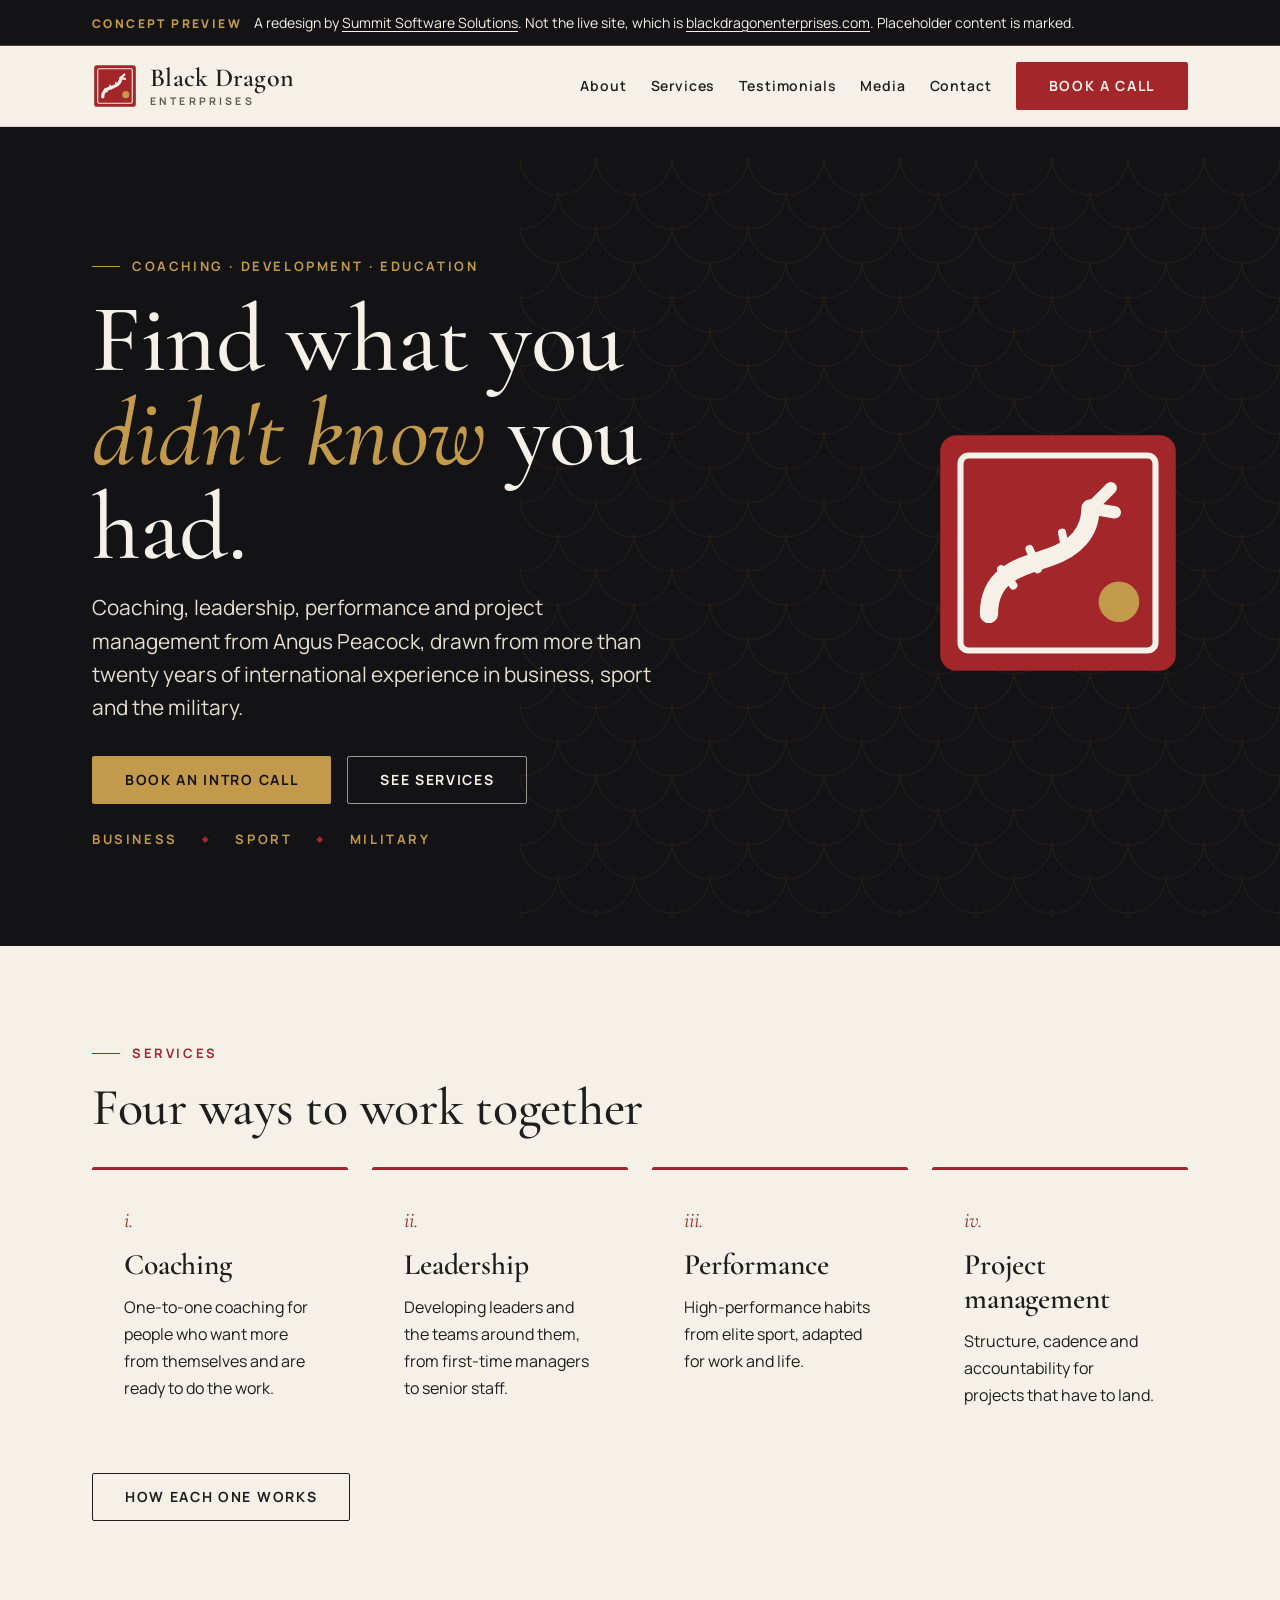
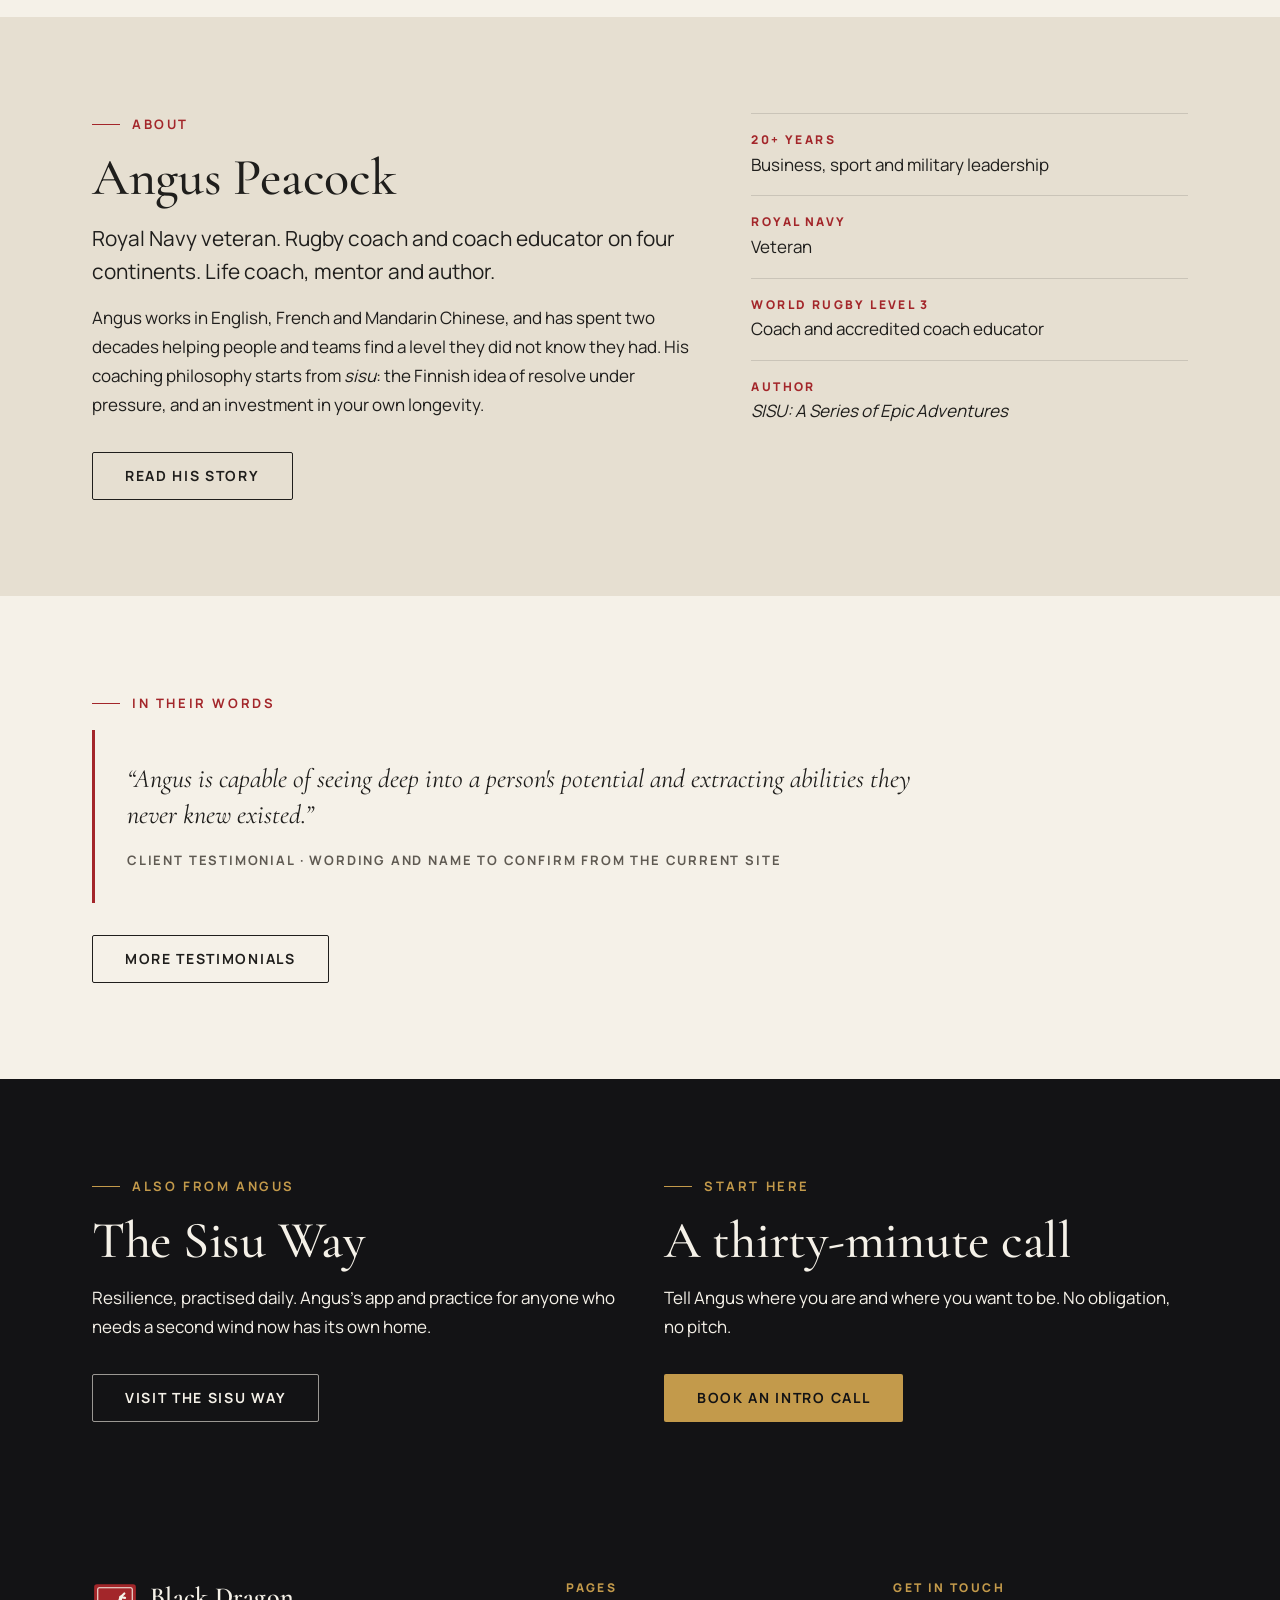
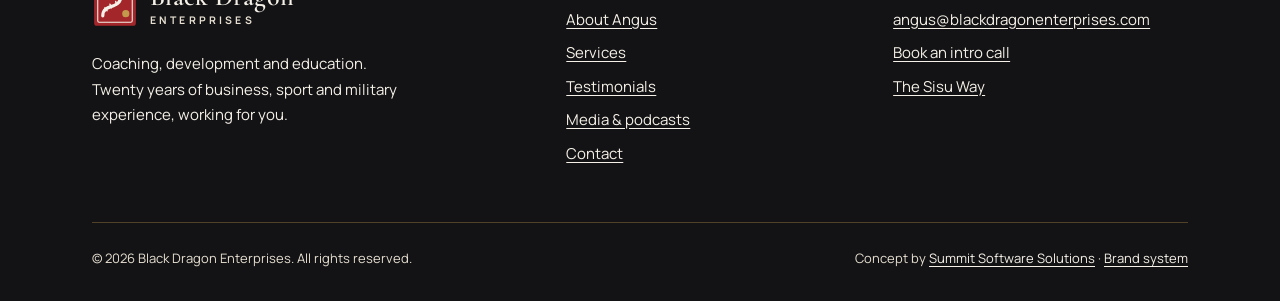
==== index.html @ 9c9d72da "Concept site and brand system for Black Dragon Enterprises Static multi-page concept in the pattern " ====
<!DOCTYPE html>
<html lang="en">
<head>
<meta charset="utf-8">
<meta name="viewport" content="width=device-width, initial-scale=1">
<title>Black Dragon Enterprises - coaching, leadership and performance with Angus Peacock</title>
<meta name="description" content="Coaching, leadership, performance and project management from Angus Peacock, drawing on more than twenty years of international experience in business, sport and the military.">
<link rel="canonical" href="https://ryankolean.github.io/blackdragonenterprises/">
<meta name="robots" content="noindex, nofollow">
<meta property="og:type" content="website">
<meta property="og:site_name" content="Black Dragon Enterprises">
<meta property="og:title" content="Black Dragon Enterprises - coaching, leadership and performance with Angus Peacock">
<meta property="og:description" content="Coaching, leadership, performance and project management from Angus Peacock, drawing on more than twenty years of international experience in business, sport and the military.">
<meta property="og:url" content="https://ryankolean.github.io/blackdragonenterprises/">
<meta name="theme-color" content="#131315">
<link rel="icon" href="favicon.svg" type="image/svg+xml">
<link rel="preconnect" href="https://fonts.googleapis.com">
<link rel="preconnect" href="https://fonts.gstatic.com" crossorigin>
<link href="https://fonts.googleapis.com/css2?family=Cormorant+Garamond:ital,wght@0,500;0,600;1,500&family=Manrope:wght@400;600;700;800&display=swap" rel="stylesheet">
<link rel="stylesheet" href="assets/css/style.css">
</head>
<body>
<a class="skip-link" href="#main">Skip to content</a>

<div class="concept-bar" role="note" aria-label="Concept preview notice">
  <div class="container">
    <p><strong>Concept preview</strong>A redesign by <a href="https://summitsoftwaresolutions.dev/">Summit Software Solutions</a>. Not the live site, which is <a href="https://www.blackdragonenterprises.com/">blackdragonenterprises.com</a>. Placeholder content is marked.</p>
  </div>
</div>

<header class="site-header">
  <div class="container site-header__inner">
    <a class="wordmark" href="index.html" aria-label="Black Dragon Enterprises, home"><svg viewBox="0 0 64 64" aria-hidden="true" focusable="false"><rect x="3" y="3" width="58" height="58" rx="4" fill="#A3262A"/><rect x="8" y="8" width="48" height="48" rx="2" fill="none" stroke="#F5F1E8" stroke-width="1.5"/><path d="M15 47 C15 36 25 35 30 33 C36 31 40 27 40 21" fill="none" stroke="#F5F1E8" stroke-width="4.5" stroke-linecap="round"/><path d="M40 21 L45 16 M40 21 L46 22" fill="none" stroke="#F5F1E8" stroke-width="3" stroke-linecap="round"/><path d="M21 40 l-3 -4 M27 36 l-2 -5 M34 32 l-1 -5" fill="none" stroke="#F5F1E8" stroke-width="2" stroke-linecap="round"/><circle cx="47" cy="44" r="5" fill="#C39A4B"/></svg><span class="wordmark__text"><span class="wordmark__name">Black Dragon</span><span class="wordmark__sub">Enterprises</span></span></a>
    <nav class="site-nav" aria-label="Main">
      <ul>
        <li><a href="about.html">About</a></li>
        <li><a href="services.html">Services</a></li>
        <li><a href="testimonials.html">Testimonials</a></li>
        <li><a href="media.html">Media</a></li>
        <li><a href="contact.html">Contact</a></li>
        <li><a class="btn btn--primary" href="contact.html#book">Book a call</a></li>
      </ul>
    </nav>
  </div>
</header>

<main id="main">
<section class="hero dark">
  <div class="container hero__grid">
    <div>
      <span class="label">Coaching &middot; Development &middot; Education</span>
      <h1 class="display">Find what you <em>didn't know</em> you had.</h1>
      <p class="lede">Coaching, leadership, performance and project management from Angus Peacock, drawn from more than twenty years of international experience in business, sport and the military.</p>
      <div class="btnrow">
        <a class="btn btn--primary" href="contact.html#book">Book an intro call</a>
        <a class="btn btn--secondary" href="services.html">See services</a>
      </div>
      <ul class="pillars" aria-label="Where the experience comes from"><li>Business</li><li>Sport</li><li>Military</li></ul>
    </div>
    <img class="hero__seal" src="assets/img/seal.svg" alt="" width="260" height="260">
  </div>
</section>

<section>
  <div class="container">
    <span class="label">Services</span>
    <h2>Four ways to work together</h2>
    <div class="grid grid--4" style="margin-top:var(--s-6)">
      <article class="service"><span class="service__num">i.</span><h3>Coaching</h3><p>One-to-one coaching for people who want more from themselves and are ready to do the work.</p></article>
      <article class="service"><span class="service__num">ii.</span><h3>Leadership</h3><p>Developing leaders and the teams around them, from first-time managers to senior staff.</p></article>
      <article class="service"><span class="service__num">iii.</span><h3>Performance</h3><p>High-performance habits from elite sport, adapted for work and life.</p></article>
      <article class="service"><span class="service__num">iv.</span><h3>Project management</h3><p>Structure, cadence and accountability for projects that have to land.</p></article>
    </div>
    <div class="btnrow"><a class="btn btn--secondary" href="services.html">How each one works</a></div>
  </div>
</section>

<section class="tint">
  <div class="container split split--wide">
    <div>
      <span class="label">About</span>
      <h2>Angus Peacock</h2>
      <p class="lede">Royal Navy veteran. Rugby coach and coach educator on four continents. Life coach, mentor and author.</p>
      <p>Angus works in English, French and Mandarin Chinese, and has spent two decades helping people and teams find a level they did not know they had. His coaching philosophy starts from <em>sisu</em>: the Finnish idea of resolve under pressure, and an investment in your own longevity.</p>
      <div class="btnrow"><a class="btn btn--secondary" href="about.html">Read his story</a></div>
    </div>
    <ul class="facts">
      <li><b>20+ years</b>Business, sport and military leadership</li>
      <li><b>Royal Navy</b>Veteran</li>
      <li><b>World Rugby Level 3</b>Coach and accredited coach educator</li>
      <li><b>Author</b><em>SISU: A Series of Epic Adventures</em></li>
    </ul>
  </div>
</section>

<section>
  <div class="container">
    <span class="label">In their words</span>
    <figure class="quote" style="max-width:900px">
      <p>&ldquo;Angus is capable of seeing deep into a person's potential and extracting abilities they never knew existed.&rdquo;</p>
      <footer>Client testimonial &middot; wording and name to confirm from the current site</footer>
    </figure>
    <div class="btnrow"><a class="btn btn--secondary" href="testimonials.html">More testimonials</a></div>
  </div>
</section>

<section class="dark">
  <div class="container split">
    <div>
      <span class="label">Also from Angus</span>
      <h2>The Sisu Way</h2>
      <p>Resilience, practised daily. Angus's app and practice for anyone who needs a second wind now has its own home.</p>
      <div class="btnrow"><a class="btn btn--secondary" href="https://ryankolean.github.io/thesisuway/">Visit The Sisu Way</a></div>
    </div>
    <div>
      <span class="label">Start here</span>
      <h2>A thirty-minute call</h2>
      <p>Tell Angus where you are and where you want to be. No obligation, no pitch.</p>
      <div class="btnrow"><a class="btn btn--primary" href="contact.html#book">Book an intro call</a></div>
    </div>
  </div>
</section>
</main>

<footer class="site-footer">
  <div class="container">
    <div class="site-footer__grid">
      <div>
        <a class="wordmark" href="index.html" aria-label="Black Dragon Enterprises, home"><svg viewBox="0 0 64 64" aria-hidden="true" focusable="false"><rect x="3" y="3" width="58" height="58" rx="4" fill="#A3262A"/><rect x="8" y="8" width="48" height="48" rx="2" fill="none" stroke="#F5F1E8" stroke-width="1.5"/><path d="M15 47 C15 36 25 35 30 33 C36 31 40 27 40 21" fill="none" stroke="#F5F1E8" stroke-width="4.5" stroke-linecap="round"/><path d="M40 21 L45 16 M40 21 L46 22" fill="none" stroke="#F5F1E8" stroke-width="3" stroke-linecap="round"/><path d="M21 40 l-3 -4 M27 36 l-2 -5 M34 32 l-1 -5" fill="none" stroke="#F5F1E8" stroke-width="2" stroke-linecap="round"/><circle cx="47" cy="44" r="5" fill="#C39A4B"/></svg><span class="wordmark__text"><span class="wordmark__name">Black Dragon</span><span class="wordmark__sub">Enterprises</span></span></a>
        <p style="margin-top:var(--s-4);max-width:36ch">Coaching, development and education. Twenty years of business, sport and military experience, working for you.</p>
      </div>
      <div>
        <h2>Pages</h2>
        <ul>
          <li><a href="about.html">About Angus</a></li>
          <li><a href="services.html">Services</a></li>
          <li><a href="testimonials.html">Testimonials</a></li>
          <li><a href="media.html">Media &amp; podcasts</a></li>
          <li><a href="contact.html">Contact</a></li>
        </ul>
      </div>
      <div>
        <h2>Get in touch</h2>
        <ul>
          <li><a href="mailto:angus@blackdragonenterprises.com">angus@blackdragonenterprises.com</a></li>
          <li><a href="contact.html#book">Book an intro call</a></li>
          <li><a href="https://ryankolean.github.io/thesisuway/">The Sisu Way</a></li>
        </ul>
      </div>
    </div>
    <div class="site-footer__base">
      <span>&copy; 2026 Black Dragon Enterprises. All rights reserved.</span>
      <span>Concept by <a href="https://summitsoftwaresolutions.dev/">Summit Software Solutions</a> &middot; <a href="specimen.html">Brand system</a></span>
    </div>
  </div>
</footer>
</body>
</html>
---- assets/css/style.css ----
/* Black Dragon Enterprises - concept site by Summit Software Solutions.
   Tokens and every contrast ratio are documented in design-catalog/brand-guidelines.md.
   Rule of thumb: cinnabar is the seal. It signs the page once; brass only ever appears on obsidian. */

:root{
  /* Core */
  --ivory:#F5F1E8;          /* page field */
  --stone:#E6DFD1;          /* tint sections, cards on ivory */
  --ink:#1F1E1C;            /* body text and headings on light */
  --obsidian:#131315;       /* dark sections, header on dark, footer, concept bar */
  --cinnabar:#A3262A;       /* the seal: brand color, primary buttons on light, links */
  --cinnabar-deep:#7A1A1D;  /* hover and pressed for cinnabar */
  --brass:#C39A4B;          /* accent on obsidian ONLY: rules, labels, primary buttons on dark */
  --ash:#5F5A52;            /* secondary text on ivory and stone only */

  --font-display:"Cormorant Garamond",Garamond,"Times New Roman",serif;
  --font-ui:"Manrope",system-ui,-apple-system,"Segoe UI",sans-serif;

  --s-1:4px;--s-2:8px;--s-3:12px;--s-4:16px;--s-5:24px;
  --s-6:32px;--s-7:48px;--s-8:64px;--s-9:96px;--s-10:128px;

  --radius:2px;
  --hair:1px solid color-mix(in srgb, var(--ink) 14%, transparent);
  --hair-dark:1px solid color-mix(in srgb, var(--brass) 35%, transparent);
  --container:1160px;
}

*{box-sizing:border-box}
html{-webkit-text-size-adjust:100%;scroll-behavior:smooth}
@media (prefers-reduced-motion:reduce){html{scroll-behavior:auto}*{transition:none!important;animation:none!important}}
body{margin:0;background:var(--ivory);color:var(--ink);font-family:var(--font-ui);font-size:17px;line-height:1.7}
img,svg{max-width:100%;height:auto;display:block}
.container{max-width:var(--container);margin:0 auto;padding:0 var(--s-6)}
.skip-link{position:absolute;left:-9999px;top:0;background:var(--cinnabar);color:var(--ivory);padding:var(--s-2) var(--s-4);z-index:10}
.skip-link:focus{left:var(--s-4);top:var(--s-4)}

/* ---- type ------------------------------------------------------------- */
h1,h2,h3,.display{font-family:var(--font-display);font-weight:600;line-height:1.05;margin:0 0 var(--s-4);letter-spacing:-.005em}
.display{font-size:clamp(3rem,8vw,6rem);font-weight:500;line-height:.98}
.display em{font-style:italic;color:var(--brass)}
h1{font-size:clamp(2.6rem,6vw,4.5rem);font-weight:500}
h2{font-size:clamp(2rem,4.2vw,3.25rem);font-weight:500}
h3{font-size:clamp(1.45rem,2.6vw,1.85rem);line-height:1.15}
p{margin:0 0 var(--s-4);max-width:64ch}
.lede{font-size:clamp(1.05rem,2vw,1.3rem);line-height:1.6}
.label{display:flex;align-items:center;gap:var(--s-3);font-family:var(--font-ui);font-size:13px;font-weight:700;
  letter-spacing:.2em;text-transform:uppercase;color:var(--cinnabar);margin:0 0 var(--s-4)}
.label::before{content:"";width:28px;height:1px;background:currentColor}
.mute{color:var(--ash)}
a{color:var(--cinnabar);text-underline-offset:3px}
a:hover{color:var(--cinnabar-deep)}
:focus-visible{outline:2px solid var(--cinnabar);outline-offset:3px}
.dark :focus-visible,.concept-bar :focus-visible,.site-footer :focus-visible{outline-color:var(--brass)}

/* ---- concept banner ----------------------------------------------------- */
.concept-bar{background:var(--obsidian);color:var(--ivory);font-size:14px;line-height:1.5;padding:var(--s-3) 0;
  border-bottom:var(--hair-dark)}
.concept-bar p{margin:0;max-width:none}
.concept-bar strong{color:var(--brass);font-weight:800;font-size:12px;letter-spacing:.2em;text-transform:uppercase;margin-right:var(--s-3)}
.concept-bar a{color:var(--ivory)}
.concept-bar a:hover{color:var(--brass)}

/* ---- header ------------------------------------------------------------- */
.site-header{background:var(--ivory);border-bottom:var(--hair)}
.site-header__inner{display:flex;align-items:center;justify-content:space-between;gap:var(--s-3) var(--s-6);
  padding-top:var(--s-4);padding-bottom:var(--s-4);flex-wrap:wrap}
.wordmark{display:inline-flex;align-items:center;gap:var(--s-3);text-decoration:none;color:var(--ink)}
.wordmark:hover{color:var(--ink)}
.wordmark svg{width:46px;height:46px;flex:none}
.wordmark__text{display:flex;flex-direction:column;line-height:1}
.wordmark__name{font-family:var(--font-display);font-weight:600;font-size:26px;letter-spacing:.01em;white-space:nowrap}
.wordmark__sub{font-size:10.5px;font-weight:700;letter-spacing:.3em;text-transform:uppercase;color:var(--ash);margin-top:5px}
.site-nav ul{display:flex;flex-wrap:wrap;align-items:center;gap:0 var(--s-5);list-style:none;margin:0;padding:0}
.site-nav a:not(.btn){font-size:14px;font-weight:600;letter-spacing:.06em;text-decoration:none;color:var(--ink);
  display:inline-block;padding:var(--s-3) 0}
.site-nav a:not(.btn):hover{color:var(--cinnabar)}
.site-nav a[aria-current="page"]{color:var(--cinnabar);box-shadow:inset 0 -2px 0 var(--cinnabar)}

/* ---- buttons ------------------------------------------------------------ */
.btn{display:inline-flex;align-items:center;justify-content:center;gap:var(--s-2);font-family:var(--font-ui);
  font-size:14px;font-weight:700;letter-spacing:.12em;text-transform:uppercase;padding:var(--s-3) var(--s-6);
  border-radius:var(--radius);text-decoration:none;border:1px solid transparent;cursor:pointer;min-height:48px;line-height:1.2;
  transition:background-color 150ms ease-out,color 150ms ease-out,border-color 150ms ease-out}
/* ivory on cinnabar = 6.50:1 */
.btn--primary{background:var(--cinnabar);color:var(--ivory)}
.btn--primary:hover{background:var(--cinnabar-deep);color:var(--ivory)}
.btn--secondary{background:transparent;color:var(--ink);border-color:var(--ink)}
.btn--secondary:hover{background:var(--ink);color:var(--ivory)}
/* on obsidian: obsidian on brass = 7.11:1 */
.dark .btn--primary{background:var(--brass);color:var(--obsidian)}
.dark .btn--primary:hover{background:#D6AE5F;color:var(--obsidian)}
.dark .btn--secondary{color:var(--ivory);border-color:color-mix(in srgb, var(--ivory) 60%, transparent)}
.dark .btn--secondary:hover{background:var(--ivory);color:var(--obsidian)}
.btnrow{display:flex;flex-wrap:wrap;gap:var(--s-4);align-items:center;margin-top:var(--s-6)}

/* ---- sections ----------------------------------------------------------- */
section{padding:var(--s-9) 0}
.tint{background:var(--stone)}
.dark{background:var(--obsidian);color:var(--ivory)}
.dark .label{color:var(--brass)}
.dark a:not(.btn){color:var(--ivory)}
.dark a:not(.btn):hover{color:var(--brass)}
.dark .mute{color:var(--stone)}

/* brass rule with a seal-square at its centre */
.rule{display:flex;align-items:center;gap:var(--s-4);margin:var(--s-7) 0;color:var(--brass)}
.rule::before,.rule::after{content:"";flex:1;height:1px;background:currentColor;opacity:.6}
.rule span{width:10px;height:10px;background:var(--cinnabar);transform:rotate(45deg)}
.light-rule{color:color-mix(in srgb, var(--ink) 35%, transparent)}

/* ---- hero --------------------------------------------------------------- */
.hero{padding:var(--s-10) 0 var(--s-9);position:relative;overflow:hidden;isolation:isolate}
.hero::before{content:"";position:absolute;inset:0;z-index:-1;pointer-events:none;opacity:.07;
  background:url("../img/scales.svg") right center/760px auto no-repeat}
.hero__grid{display:grid;gap:var(--s-7);grid-template-columns:1fr;align-items:center}
@media (min-width:900px){.hero__grid{grid-template-columns:1.5fr 1fr}}
.hero .lede{color:var(--stone);max-width:44ch}
.hero__seal{justify-self:center;width:min(260px,60vw)}
@media (min-width:900px){.hero__seal{justify-self:end}}

.pillars{display:flex;flex-wrap:wrap;gap:var(--s-2) var(--s-5);margin:var(--s-5) 0 0;padding:0;list-style:none;
  font-size:13px;font-weight:700;letter-spacing:.2em;text-transform:uppercase;color:var(--brass)}
.pillars li+li::before{content:"\25C6";margin-right:var(--s-5);color:var(--cinnabar);font-size:9px;vertical-align:2px}

/* ---- layout helpers ----------------------------------------------------- */
.split{display:grid;gap:var(--s-7);grid-template-columns:1fr;align-items:start}
@media (min-width:900px){.split{grid-template-columns:1fr 1fr}.split--wide{grid-template-columns:1.4fr 1fr}}
.grid{display:grid;gap:var(--s-5);grid-template-columns:1fr}
@media (min-width:720px){.grid--2{grid-template-columns:repeat(2,1fr)}}
@media (min-width:960px){.grid--4{grid-template-columns:repeat(4,1fr)}.grid--3{grid-template-columns:repeat(3,1fr)}}
@media (min-width:720px) and (max-width:959px){.grid--4,.grid--3{grid-template-columns:repeat(2,1fr)}}

/* ---- service cards ------------------------------------------------------ */
.service{background:var(--ivory);border-top:3px solid var(--cinnabar);padding:var(--s-6);border-radius:var(--radius)}
.tint .service{background:var(--ivory)}
.service__num{font-family:var(--font-display);font-style:italic;font-size:22px;color:var(--cinnabar);display:block;margin-bottom:var(--s-2)}
.service h3{margin-bottom:var(--s-3)}
.service p{font-size:16px;margin:0}
.service ul{margin:var(--s-4) 0 0;padding-left:var(--s-5);font-size:15px}

/* ---- testimonials ------------------------------------------------------- */
.quote{margin:0;padding:var(--s-6);background:var(--ivory);border-left:3px solid var(--cinnabar)}
.tint .quote{background:var(--ivory)}
.quote p{font-family:var(--font-display);font-size:clamp(1.3rem,2.4vw,1.65rem);line-height:1.35;font-style:italic;max-width:none}
.quote footer{font-size:13px;font-weight:700;letter-spacing:.14em;text-transform:uppercase;color:var(--ash)}
.dark .quote{background:transparent;border-left-color:var(--brass)}
.dark .quote footer{color:var(--stone)}

/* ---- timeline (history) ------------------------------------------------- */
.timeline{list-style:none;margin:0;padding:0;border-left:1px solid var(--cinnabar)}
.timeline li{position:relative;padding:0 0 var(--s-6) var(--s-6)}
.timeline li::before{content:"";position:absolute;left:-6px;top:10px;width:11px;height:11px;background:var(--cinnabar);transform:rotate(45deg)}
.timeline b{display:block;font-family:var(--font-display);font-size:24px;font-weight:600;line-height:1.2}

/* ---- facts -------------------------------------------------------------- */
.facts{list-style:none;margin:0;padding:0;display:grid;gap:0}
.facts li{border-top:var(--hair);padding:var(--s-4) 0}
.facts b{display:block;font-size:12px;font-weight:800;letter-spacing:.2em;text-transform:uppercase;color:var(--cinnabar)}
.dark .facts li{border-top:var(--hair-dark)}
.dark .facts b{color:var(--brass)}

/* ---- media list --------------------------------------------------------- */
.media{list-style:none;margin:0;padding:0}
.media li{display:grid;grid-template-columns:1fr;gap:var(--s-2) var(--s-5);border-top:var(--hair);padding:var(--s-5) 0}
@media (min-width:720px){.media li{grid-template-columns:180px 1fr auto;align-items:baseline}}
.media .kind{font-size:12px;font-weight:800;letter-spacing:.2em;text-transform:uppercase;color:var(--ash)}
.media h3{font-size:24px;margin:0}

/* ---- forms -------------------------------------------------------------- */
.form{display:grid;gap:var(--s-5);max-width:560px}
.field label{display:block;font-size:12px;font-weight:800;letter-spacing:.18em;text-transform:uppercase;margin-bottom:var(--s-2)}
.field input,.field select,.field textarea{width:100%;font:inherit;font-size:17px;color:var(--ink);background:var(--ivory);
  border:1px solid color-mix(in srgb, var(--ink) 30%, transparent);border-radius:var(--radius);padding:var(--s-3) var(--s-4);min-height:48px}
.field textarea{min-height:140px;resize:vertical}
.field input:focus,.field select:focus,.field textarea:focus{outline:2px solid var(--cinnabar);outline-offset:1px;border-color:var(--cinnabar)}
.field .hint{font-size:14px;color:var(--ash);margin-top:var(--s-1)}

/* ---- placeholder marker ------------------------------------------------- */
.placeholder{border:1px dashed var(--cinnabar);border-radius:var(--radius);padding:var(--s-4) var(--s-5);
  font-size:15px;color:var(--cinnabar-deep);background:color-mix(in srgb, var(--cinnabar) 5%, var(--ivory));max-width:64ch}
.placeholder b{font-size:12px;letter-spacing:.2em;text-transform:uppercase;margin-right:var(--s-2)}
.dark .placeholder{color:var(--brass);border-color:var(--brass);background:transparent}

/* ---- booking embed stand-in -------------------------------------------- */
.embed{border:1px dashed color-mix(in srgb, var(--ink) 35%, transparent);border-radius:var(--radius);min-height:260px;
  display:grid;place-items:center;text-align:center;padding:var(--s-6);background:var(--ivory)}

/* ---- footer ------------------------------------------------------------- */
.site-footer{background:var(--obsidian);color:var(--ivory);padding:var(--s-8) 0 var(--s-6);font-size:15px}
.site-footer__grid{display:grid;gap:var(--s-6);grid-template-columns:1fr}
@media (min-width:720px){.site-footer__grid{grid-template-columns:1.5fr 1fr 1fr}}
.site-footer h2{font-family:var(--font-ui);font-size:12px;font-weight:800;letter-spacing:.2em;text-transform:uppercase;color:var(--brass);margin-bottom:var(--s-3)}
.site-footer ul{list-style:none;margin:0;padding:0}
.site-footer li{margin-bottom:var(--s-2)}
.site-footer a{color:var(--ivory)}
.site-footer a:hover{color:var(--brass)}
.site-footer .wordmark{color:var(--ivory)}
.site-footer .wordmark__sub{color:var(--stone)}
.site-footer__base{border-top:var(--hair-dark);margin-top:var(--s-7);padding-top:var(--s-5);font-size:13px;color:var(--stone);
  display:flex;flex-wrap:wrap;gap:var(--s-3) var(--s-6);justify-content:space-between}

@media (max-width:640px){
  body{font-size:16px}
  .container{padding:0 var(--s-4)}
  section{padding:var(--s-8) 0}
  .hero{padding:var(--s-8) 0}
  .concept-bar{font-size:13px;padding:var(--s-2) 0}
  .wordmark svg{width:38px;height:38px}
  .wordmark__name{font-size:21px}
  .wordmark__sub{font-size:9px;letter-spacing:.24em}
  .site-nav ul{gap:0 var(--s-4)}
  .site-nav a:not(.btn){font-size:13px}
  .site-nav .btn{min-height:44px;padding:var(--s-2) var(--s-4)}
  .service,.quote{padding:var(--s-5)}
}
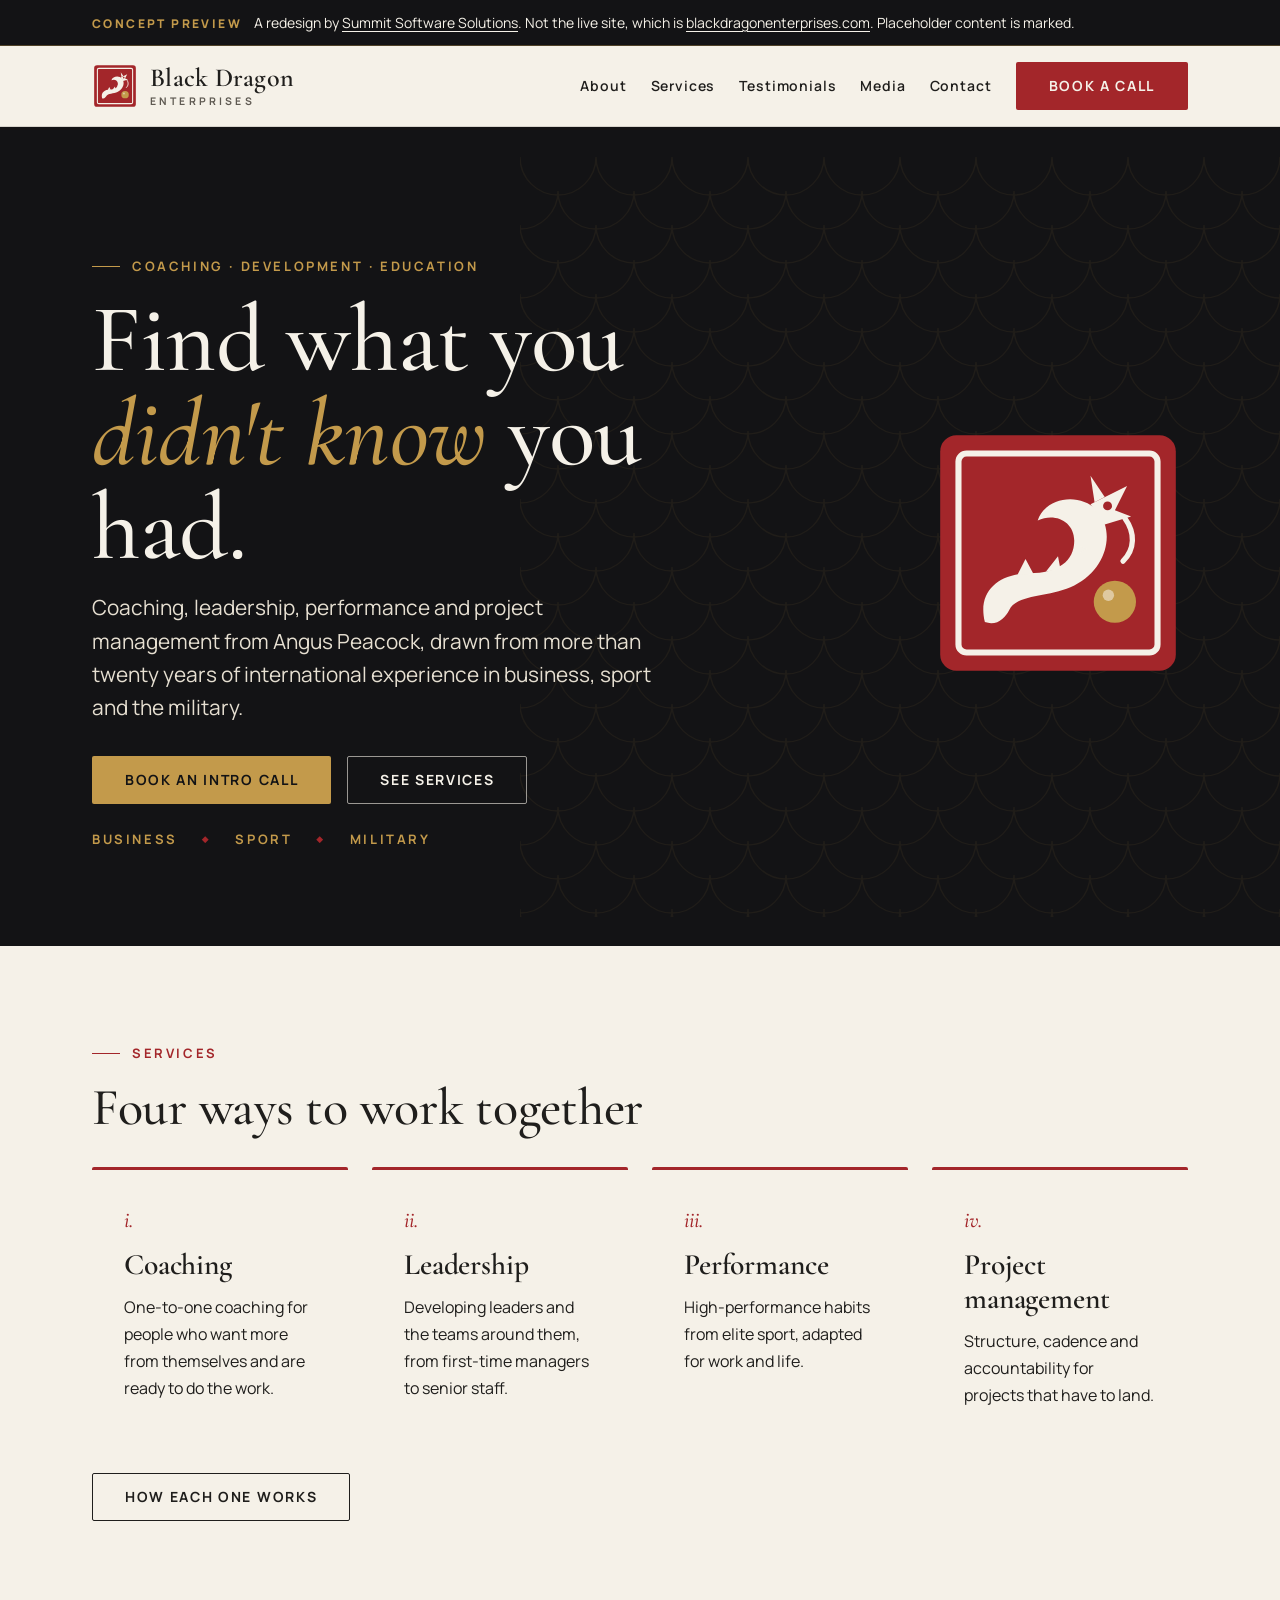
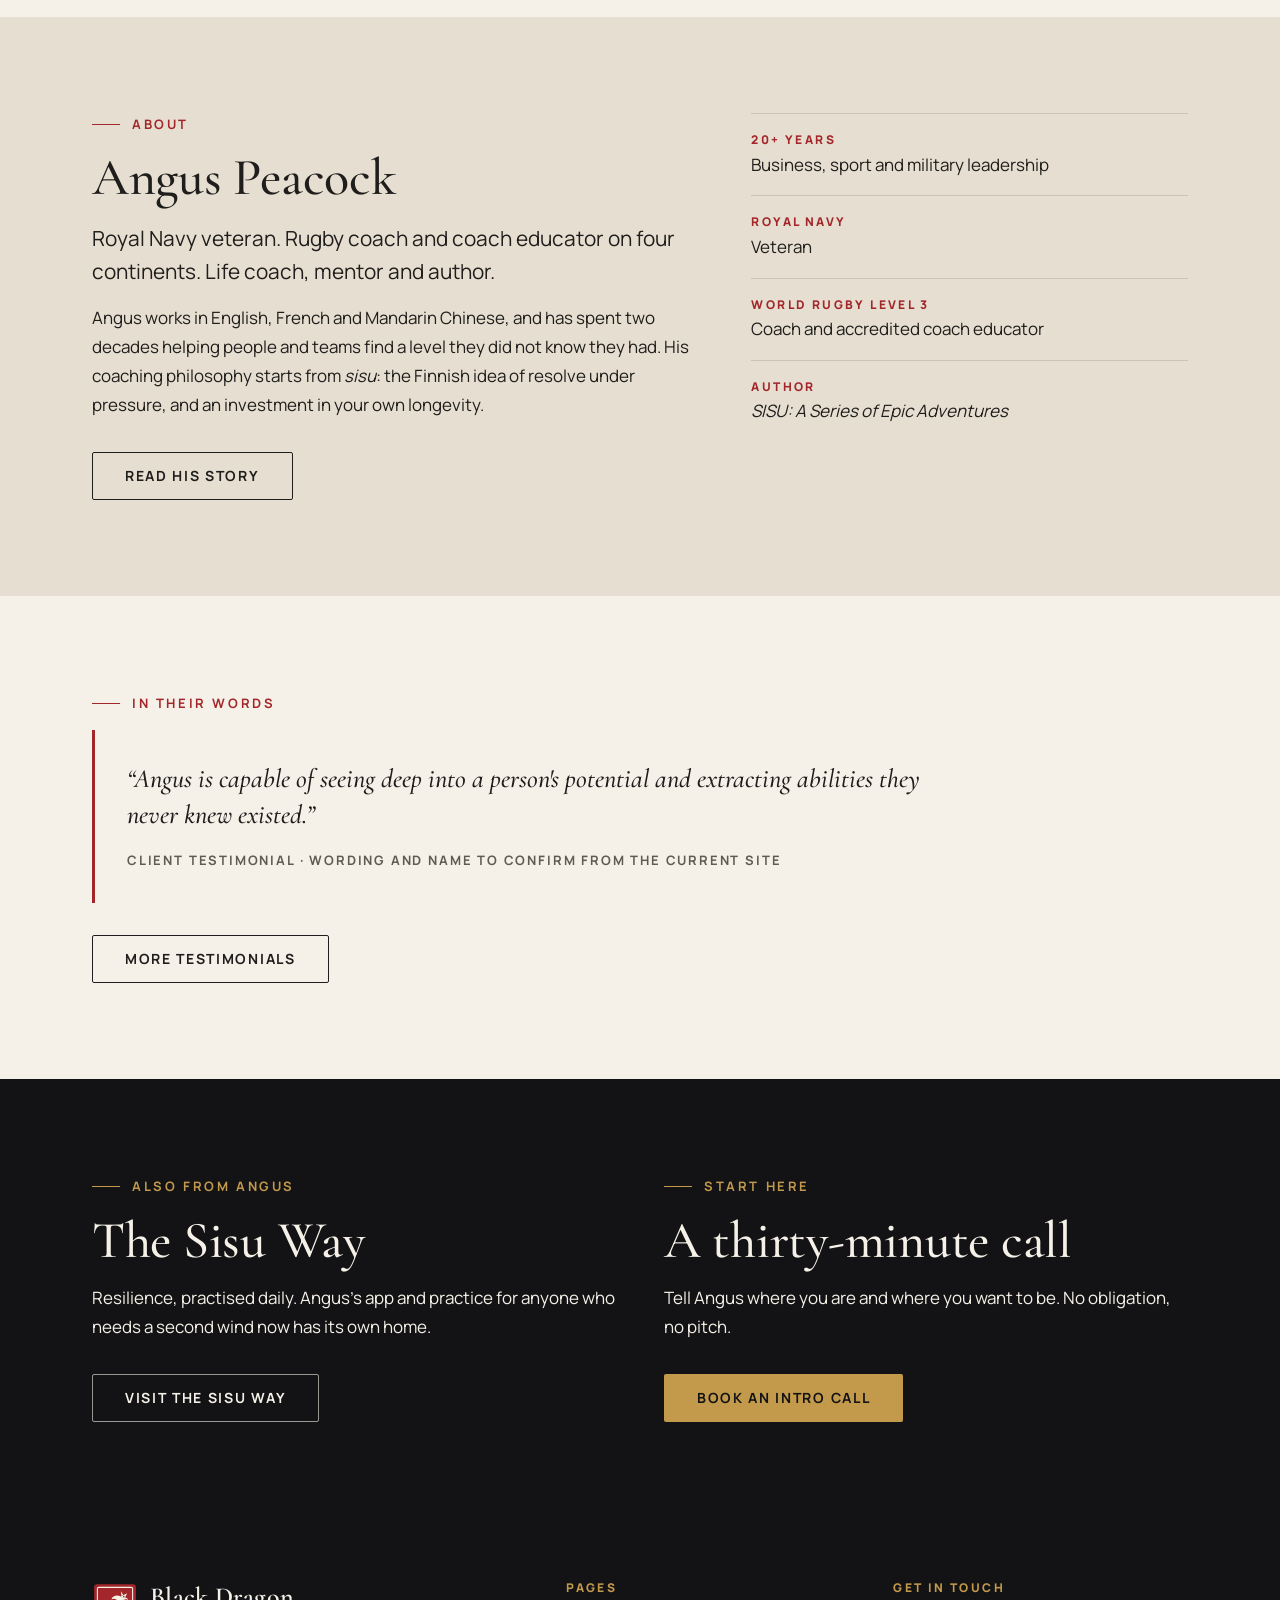
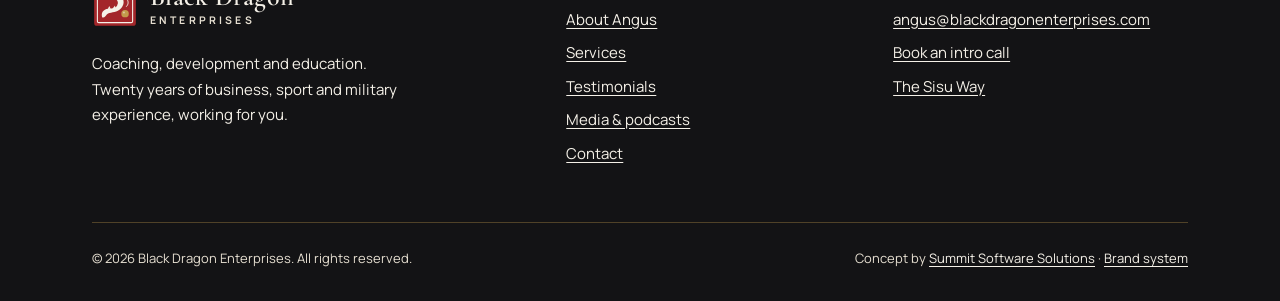
==== commit 0b91bfec: "Self-host fonts, add share images, icons, manifest and 404 page Fonts move from Google Fonts to asse" ====
--- a/index.html
+++ b/index.html
@@ -13,10 +13,13 @@
 <meta property="og:description" content="Coaching, leadership, performance and project management from Angus Peacock, drawing on more than twenty years of international experience in business, sport and the military.">
 <meta property="og:url" content="https://ryankolean.github.io/blackdragonenterprises/">
 <meta name="theme-color" content="#131315">
+<meta property="og:image" content="https://ryankolean.github.io/blackdragonenterprises/assets/img/og.png">
+<meta property="og:image:width" content="1200">
+<meta property="og:image:height" content="630">
+<meta name="twitter:card" content="summary_large_image">
+<link rel="apple-touch-icon" href="assets/img/apple-touch-icon.png">
+<link rel="manifest" href="site.webmanifest">
 <link rel="icon" href="favicon.svg" type="image/svg+xml">
-<link rel="preconnect" href="https://fonts.googleapis.com">
-<link rel="preconnect" href="https://fonts.gstatic.com" crossorigin>
-<link href="https://fonts.googleapis.com/css2?family=Cormorant+Garamond:ital,wght@0,500;0,600;1,500&family=Manrope:wght@400;600;700;800&display=swap" rel="stylesheet">
 <link rel="stylesheet" href="assets/css/style.css">
 </head>
 <body>
@@ -30,7 +33,7 @@
 
 <header class="site-header">
   <div class="container site-header__inner">
-    <a class="wordmark" href="index.html" aria-label="Black Dragon Enterprises, home"><svg viewBox="0 0 64 64" aria-hidden="true" focusable="false"><rect x="3" y="3" width="58" height="58" rx="4" fill="#A3262A"/><rect x="8" y="8" width="48" height="48" rx="2" fill="none" stroke="#F5F1E8" stroke-width="1.5"/><path d="M15 47 C15 36 25 35 30 33 C36 31 40 27 40 21" fill="none" stroke="#F5F1E8" stroke-width="4.5" stroke-linecap="round"/><path d="M40 21 L45 16 M40 21 L46 22" fill="none" stroke="#F5F1E8" stroke-width="3" stroke-linecap="round"/><path d="M21 40 l-3 -4 M27 36 l-2 -5 M34 32 l-1 -5" fill="none" stroke="#F5F1E8" stroke-width="2" stroke-linecap="round"/><circle cx="47" cy="44" r="5" fill="#C39A4B"/></svg><span class="wordmark__text"><span class="wordmark__name">Black Dragon</span><span class="wordmark__sub">Enterprises</span></span></a>
+    <a class="wordmark" href="index.html" aria-label="Black Dragon Enterprises, home"><svg viewBox="0 0 64 64" aria-hidden="true" focusable="false"><rect x="3" y="3" width="58" height="58" rx="4" fill="#A3262A"/><rect x="7.5" y="7.5" width="49" height="49" rx="2" fill="none" stroke="#F5F1E8" stroke-width="1.5"/><g fill="#F5F1E8"><path d="M14 49 C12 41 18 37 25 37 C32 37 36 34 36 29 C36 24 31 22 27 24 C29 18 38 17 42 22 C46 27 44 36 36 40 C30 43 22 42 20 46 C19 48 17 50 14 49 Z"/><path d="M22 37.4 L24 33.5 L26 37.2 Z M29 36.6 L32 32.8 L32.6 36 Z M35.2 33 L39.2 31 L36.4 30 Z"/><path d="M40 20 L49 15.5 L46 21.5 L50 23 L43.5 25 Z"/><path d="M41 19.5 L40 13 L43.5 18.2 Z"/></g><circle cx="44.2" cy="20.4" r="1.1" fill="#A3262A"/><path d="M48.5 23.5 C51 27 51 31 48 34" fill="none" stroke="#F5F1E8" stroke-width="1.3" stroke-linecap="round"/><circle cx="46" cy="44" r="5.2" fill="#C39A4B"/><circle cx="44.4" cy="42.4" r="1.4" fill="#F5F1E8" opacity=".55"/></svg><span class="wordmark__text"><span class="wordmark__name">Black Dragon</span><span class="wordmark__sub">Enterprises</span></span></a>
     <nav class="site-nav" aria-label="Main">
       <ul>
         <li><a href="about.html">About</a></li>
@@ -126,7 +129,7 @@
   <div class="container">
     <div class="site-footer__grid">
       <div>
-        <a class="wordmark" href="index.html" aria-label="Black Dragon Enterprises, home"><svg viewBox="0 0 64 64" aria-hidden="true" focusable="false"><rect x="3" y="3" width="58" height="58" rx="4" fill="#A3262A"/><rect x="8" y="8" width="48" height="48" rx="2" fill="none" stroke="#F5F1E8" stroke-width="1.5"/><path d="M15 47 C15 36 25 35 30 33 C36 31 40 27 40 21" fill="none" stroke="#F5F1E8" stroke-width="4.5" stroke-linecap="round"/><path d="M40 21 L45 16 M40 21 L46 22" fill="none" stroke="#F5F1E8" stroke-width="3" stroke-linecap="round"/><path d="M21 40 l-3 -4 M27 36 l-2 -5 M34 32 l-1 -5" fill="none" stroke="#F5F1E8" stroke-width="2" stroke-linecap="round"/><circle cx="47" cy="44" r="5" fill="#C39A4B"/></svg><span class="wordmark__text"><span class="wordmark__name">Black Dragon</span><span class="wordmark__sub">Enterprises</span></span></a>
+        <a class="wordmark" href="index.html" aria-label="Black Dragon Enterprises, home"><svg viewBox="0 0 64 64" aria-hidden="true" focusable="false"><rect x="3" y="3" width="58" height="58" rx="4" fill="#A3262A"/><rect x="7.5" y="7.5" width="49" height="49" rx="2" fill="none" stroke="#F5F1E8" stroke-width="1.5"/><g fill="#F5F1E8"><path d="M14 49 C12 41 18 37 25 37 C32 37 36 34 36 29 C36 24 31 22 27 24 C29 18 38 17 42 22 C46 27 44 36 36 40 C30 43 22 42 20 46 C19 48 17 50 14 49 Z"/><path d="M22 37.4 L24 33.5 L26 37.2 Z M29 36.6 L32 32.8 L32.6 36 Z M35.2 33 L39.2 31 L36.4 30 Z"/><path d="M40 20 L49 15.5 L46 21.5 L50 23 L43.5 25 Z"/><path d="M41 19.5 L40 13 L43.5 18.2 Z"/></g><circle cx="44.2" cy="20.4" r="1.1" fill="#A3262A"/><path d="M48.5 23.5 C51 27 51 31 48 34" fill="none" stroke="#F5F1E8" stroke-width="1.3" stroke-linecap="round"/><circle cx="46" cy="44" r="5.2" fill="#C39A4B"/><circle cx="44.4" cy="42.4" r="1.4" fill="#F5F1E8" opacity=".55"/></svg><span class="wordmark__text"><span class="wordmark__name">Black Dragon</span><span class="wordmark__sub">Enterprises</span></span></a>
         <p style="margin-top:var(--s-4);max-width:36ch">Coaching, development and education. Twenty years of business, sport and military experience, working for you.</p>
       </div>
       <div>
--- a/assets/css/style.css
+++ b/assets/css/style.css
@@ -1,6 +1,13 @@
 /* Black Dragon Enterprises - concept site by Summit Software Solutions.
    Tokens and every contrast ratio are documented in design-catalog/brand-guidelines.md.
    Rule of thumb: cinnabar is the seal. It signs the page once; brass only ever appears on obsidian. */
+
+/* Fonts are self-hosted (SIL Open Font License, see assets/fonts/OFL-*.txt). No third-party requests. */
+@font-face{font-family:"Cormorant Garamond";src:url("../fonts/cormorant-garamond-latin-500-normal.woff2") format("woff2");font-weight:500;font-style:normal;font-display:swap}
+@font-face{font-family:"Cormorant Garamond";src:url("../fonts/cormorant-garamond-latin-500-italic.woff2") format("woff2");font-weight:500;font-style:italic;font-display:swap}
+@font-face{font-family:"Cormorant Garamond";src:url("../fonts/cormorant-garamond-latin-600-normal.woff2") format("woff2");font-weight:600;font-style:normal;font-display:swap}
+@font-face{font-family:"Cormorant Garamond";src:url("../fonts/cormorant-garamond-latin-600-italic.woff2") format("woff2");font-weight:600;font-style:italic;font-display:swap}
+@font-face{font-family:"Manrope";src:url("../fonts/manrope-latin-wght-normal.woff2") format("woff2");font-weight:200 800;font-style:normal;font-display:swap}
 
 :root{
   /* Core */
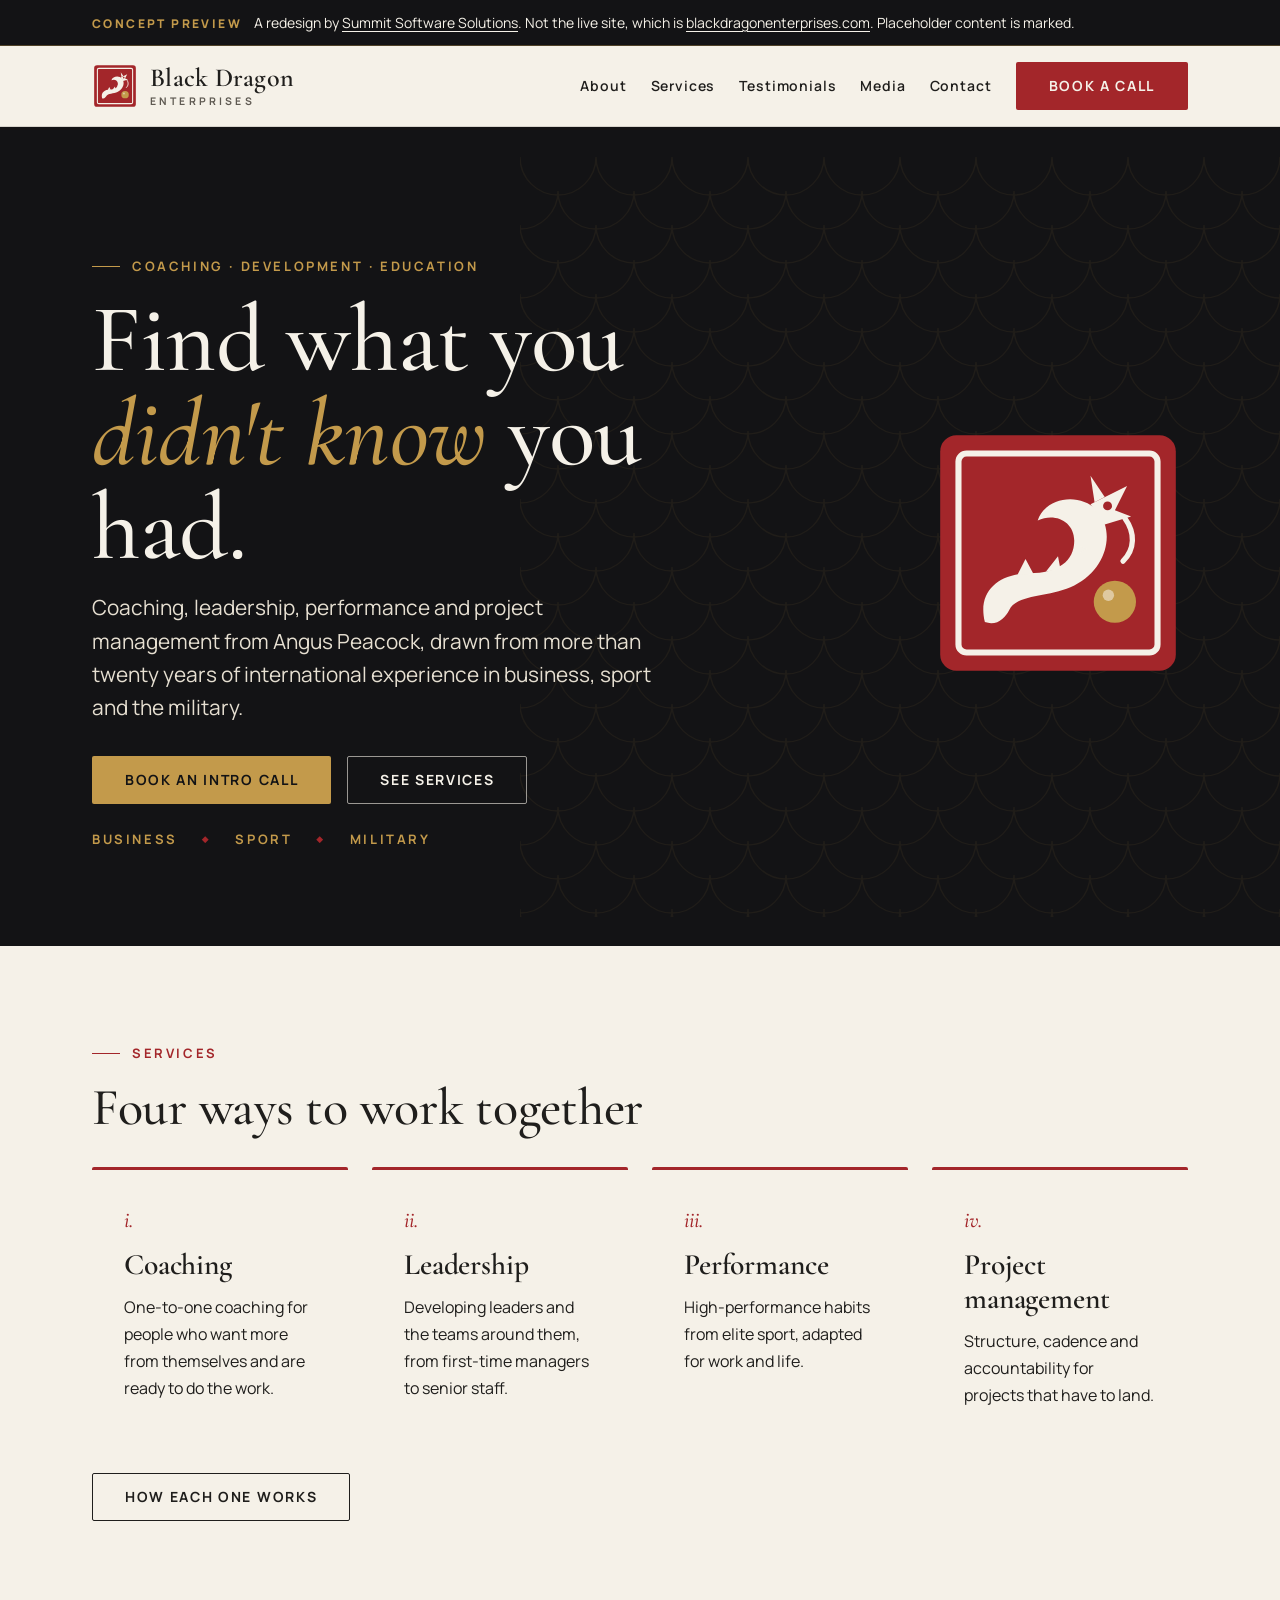
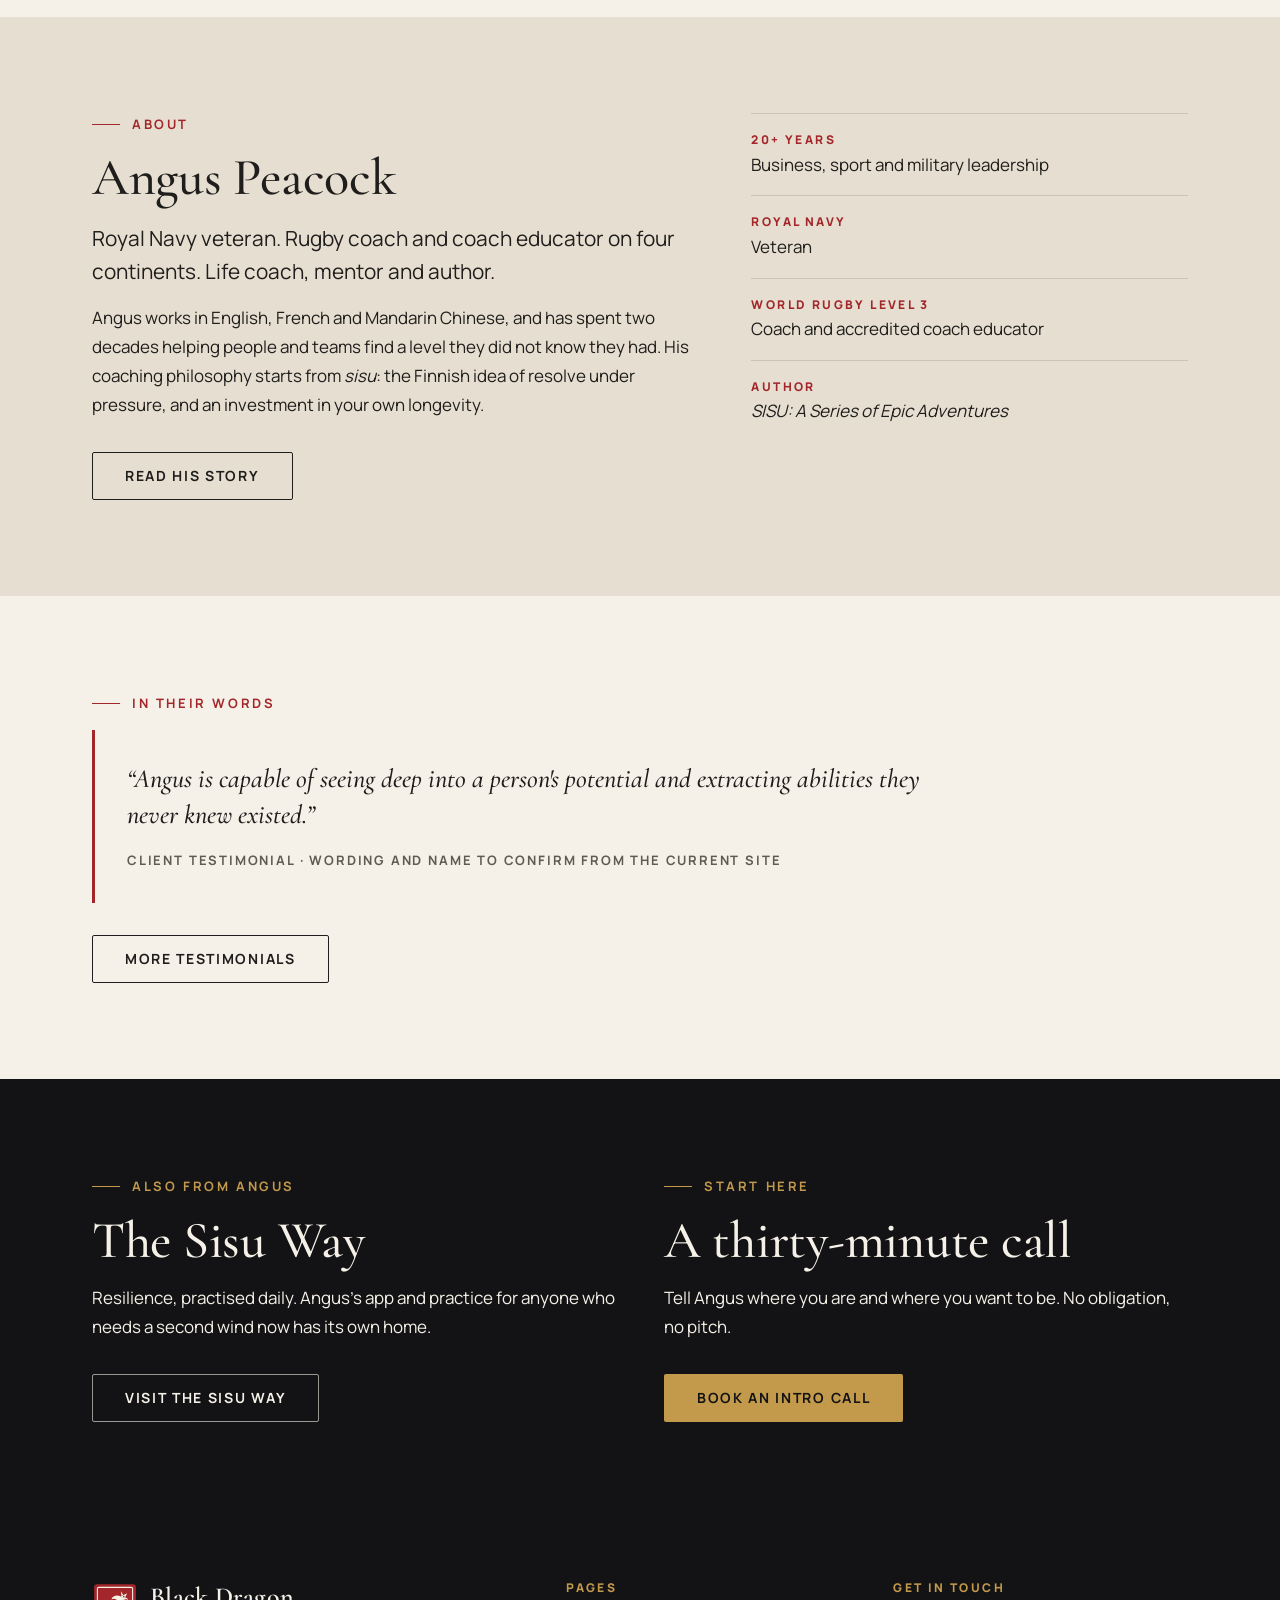
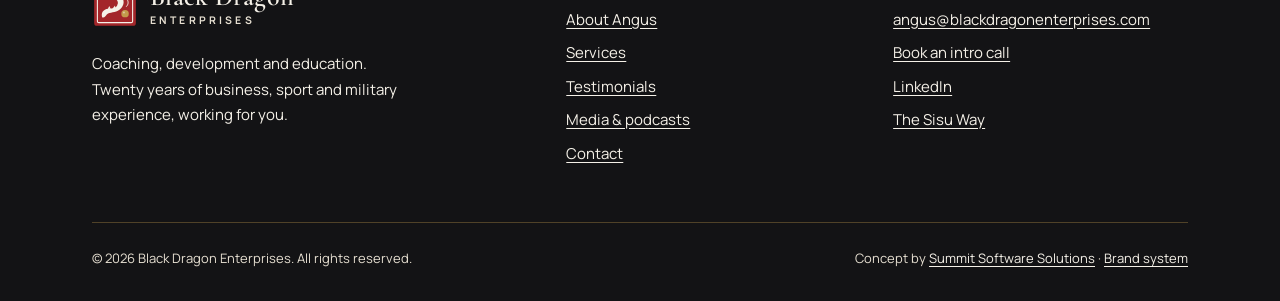
==== commit b6ab9b0a: "Real booking link, media and bio details Booking buttons go to the Google Calendar booking page Angu" ====
--- a/index.html
+++ b/index.html
@@ -147,6 +147,7 @@
         <ul>
           <li><a href="mailto:angus@blackdragonenterprises.com">angus@blackdragonenterprises.com</a></li>
           <li><a href="contact.html#book">Book an intro call</a></li>
+          <li><a href="https://www.linkedin.com/in/coachangus/">LinkedIn</a></li>
           <li><a href="https://ryankolean.github.io/thesisuway/">The Sisu Way</a></li>
         </ul>
       </div>
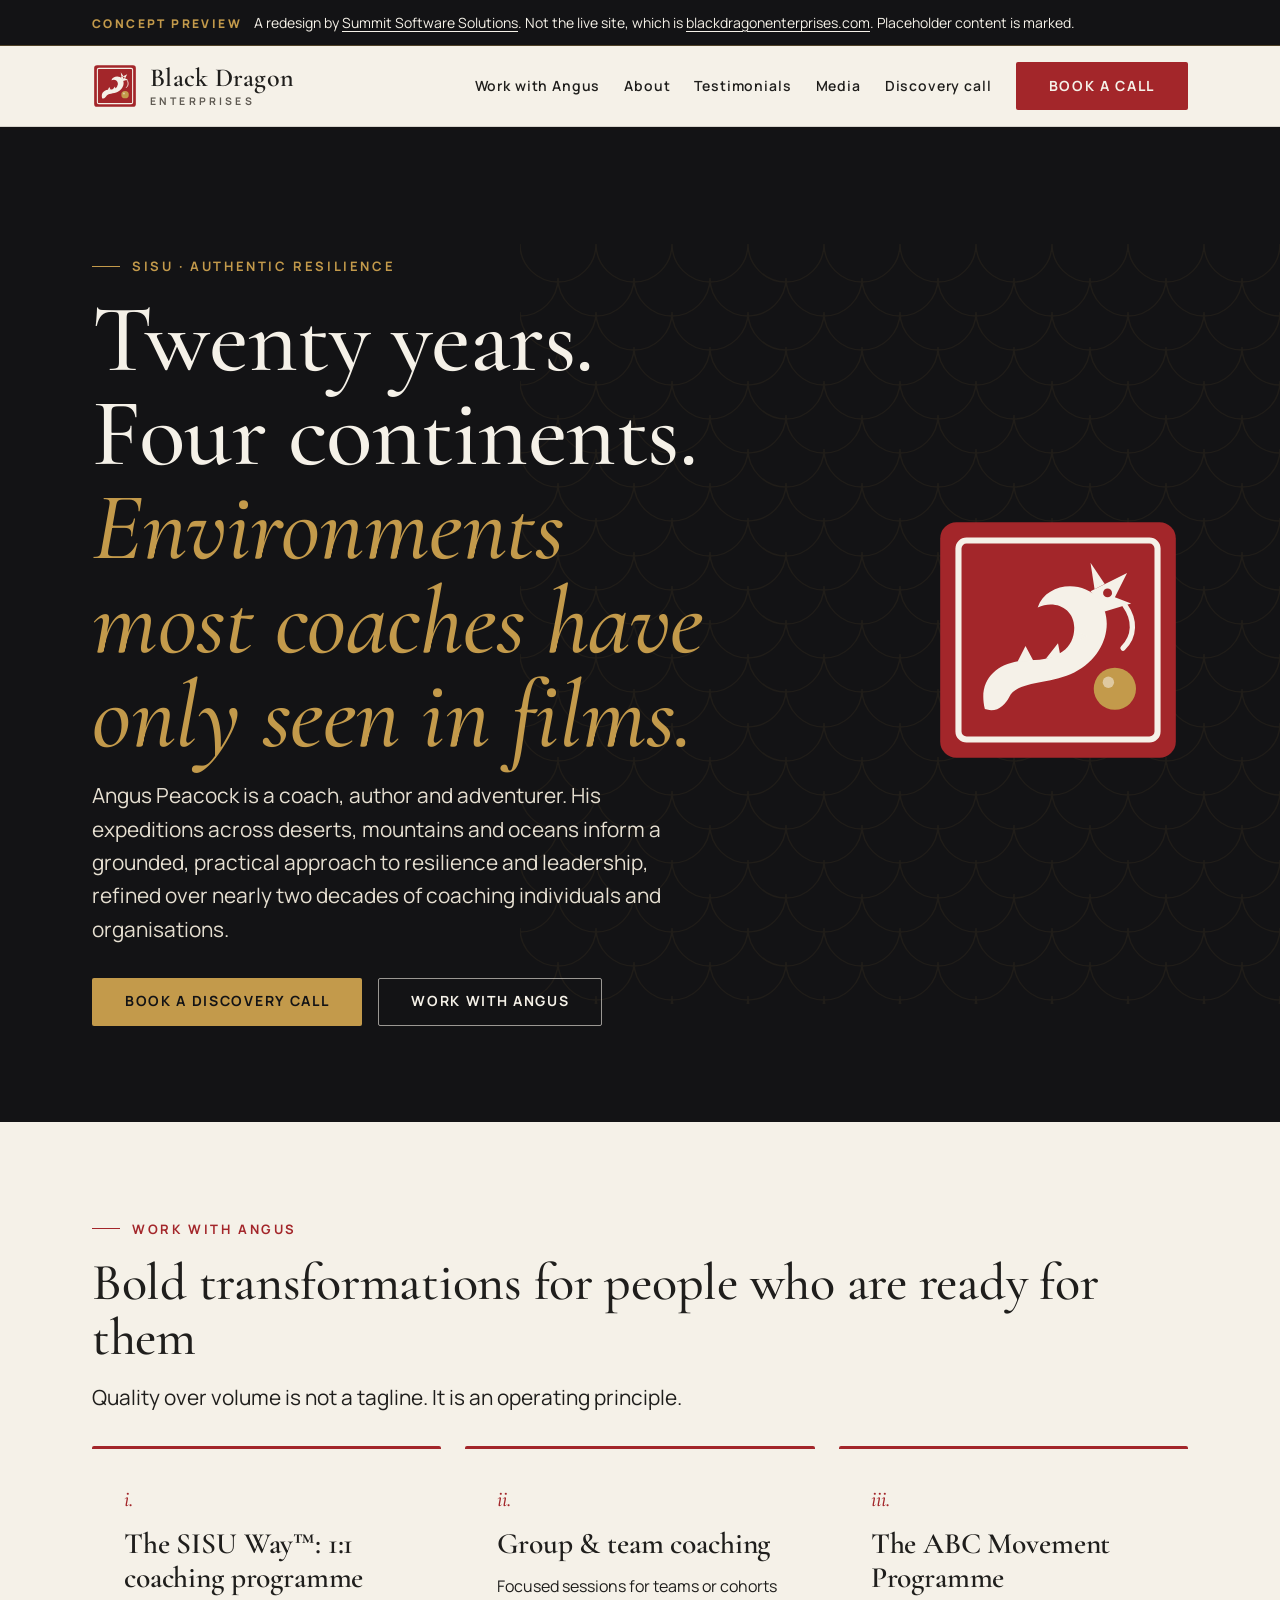
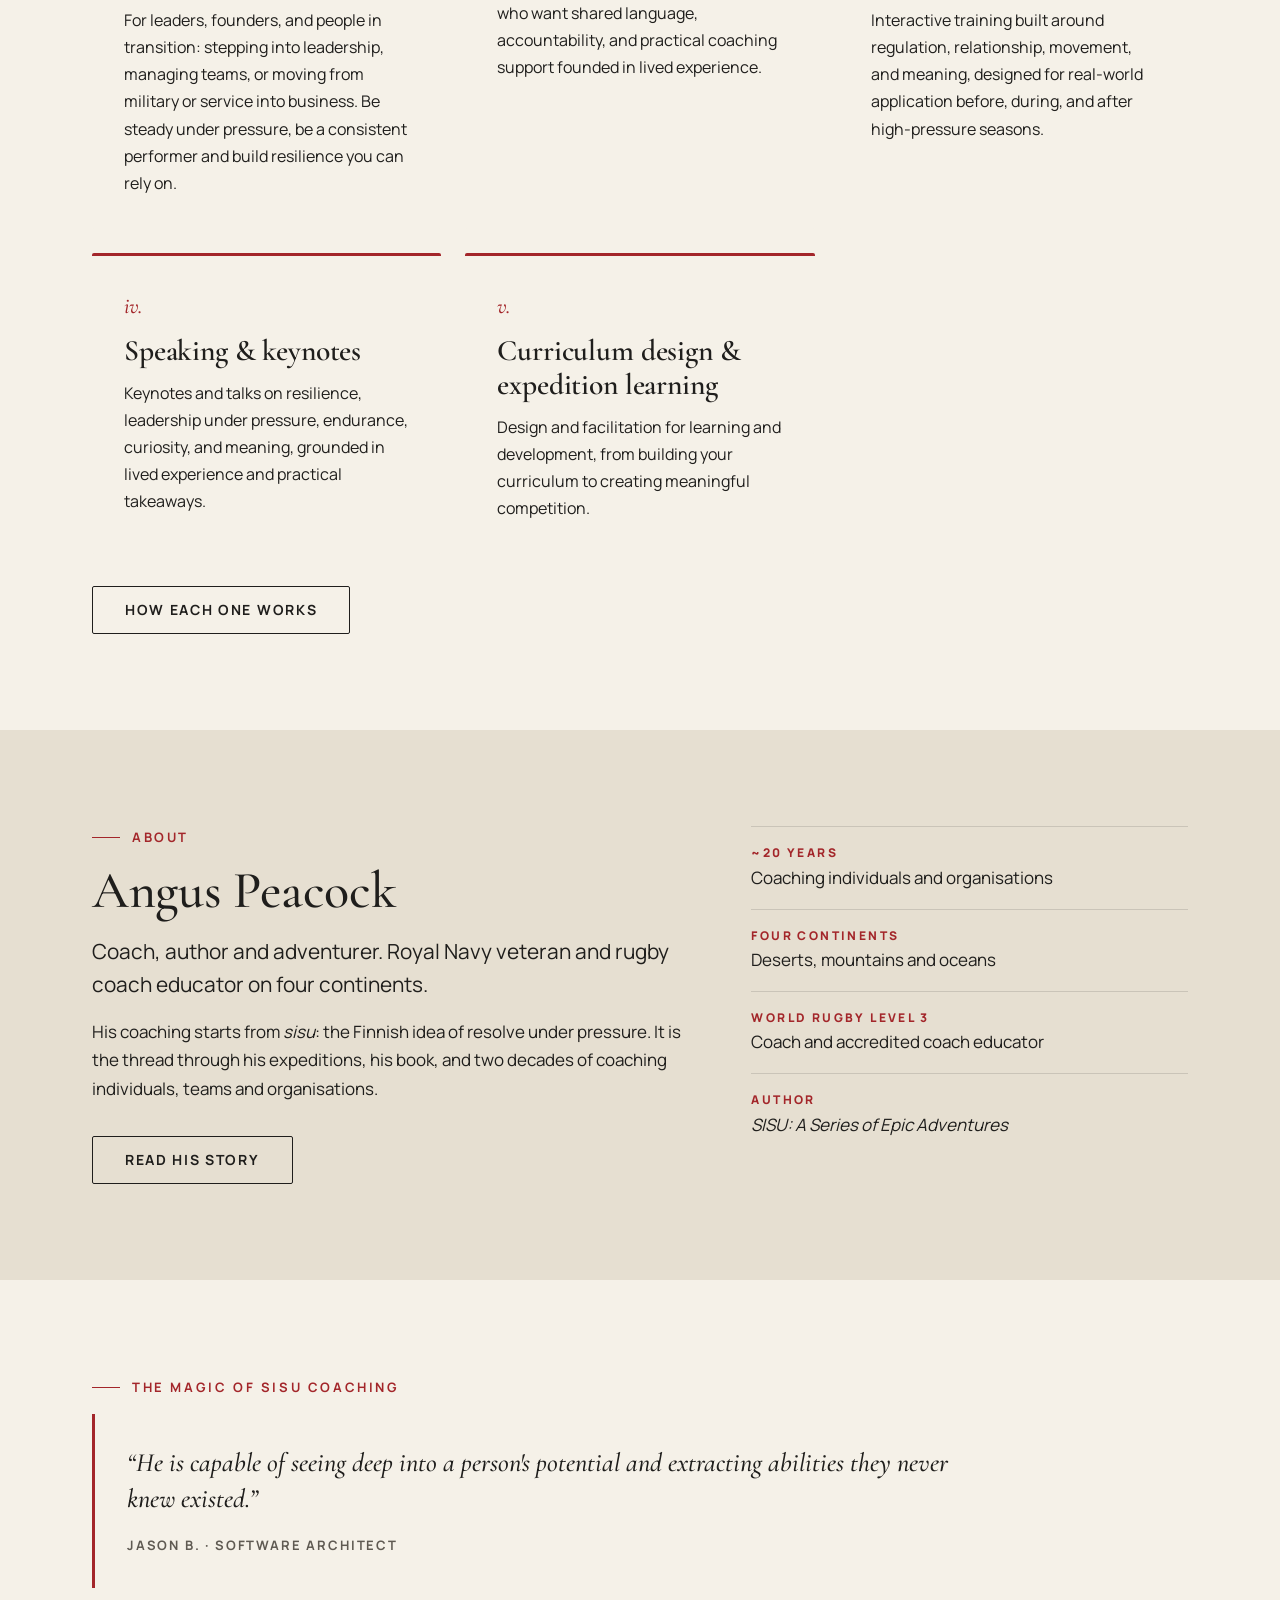
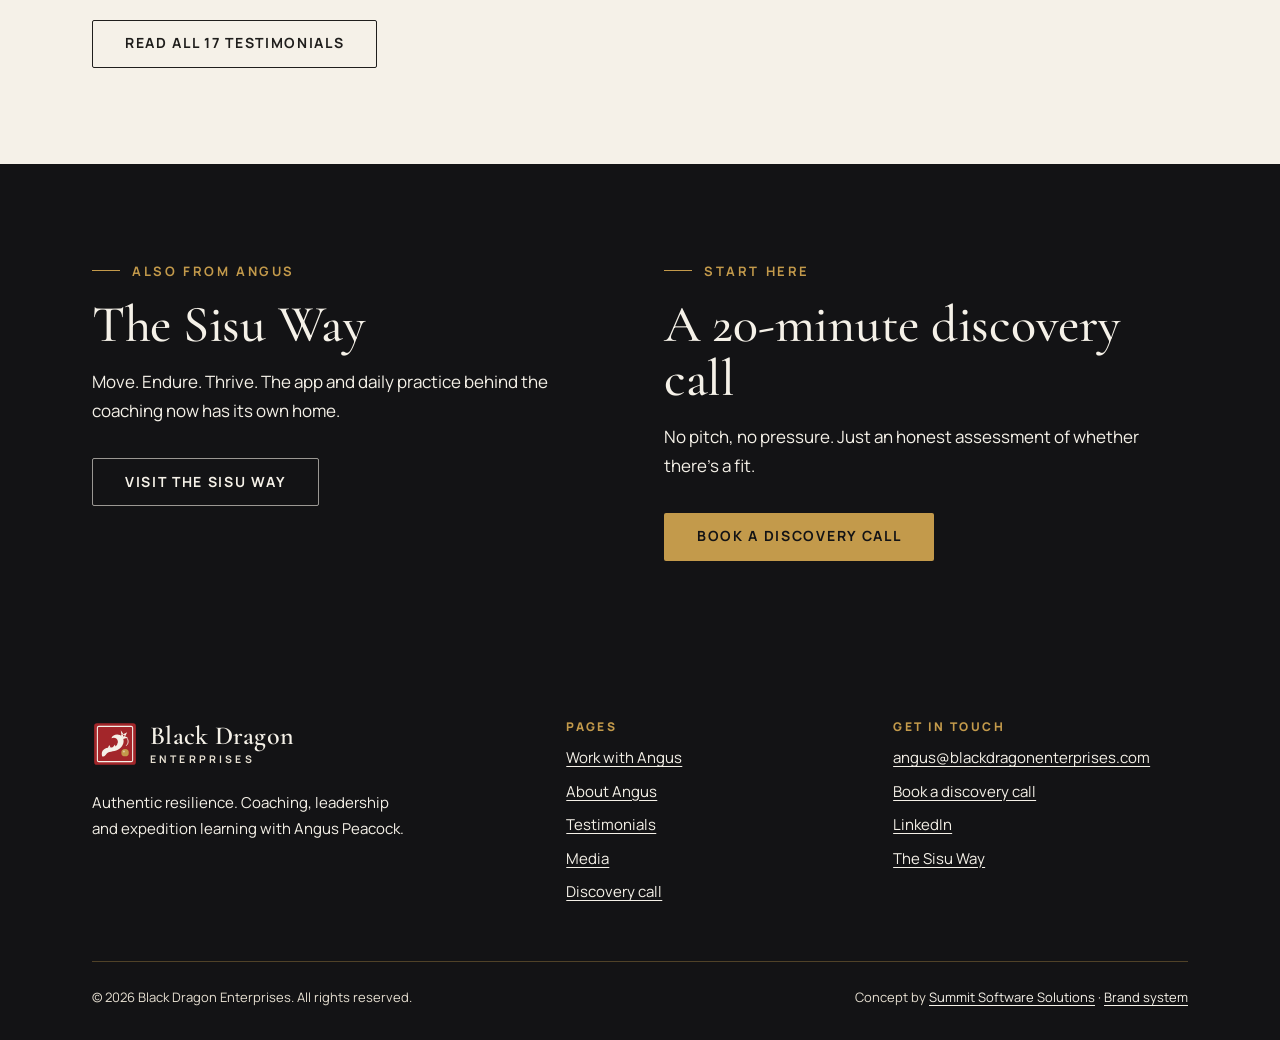
==== commit 29c3921f: "Carry over real content from the live site The live Wix site (screenshots and full testimonials supp" ====
--- a/index.html
+++ b/index.html
@@ -3,14 +3,14 @@
 <head>
 <meta charset="utf-8">
 <meta name="viewport" content="width=device-width, initial-scale=1">
-<title>Black Dragon Enterprises - coaching, leadership and performance with Angus Peacock</title>
-<meta name="description" content="Coaching, leadership, performance and project management from Angus Peacock, drawing on more than twenty years of international experience in business, sport and the military.">
+<title>Black Dragon Enterprises - coaching, leadership and resilience with Angus Peacock</title>
+<meta name="description" content="Angus Peacock is a coach, author and adventurer. Twenty years, four continents: a grounded, practical approach to resilience and leadership.">
 <link rel="canonical" href="https://ryankolean.github.io/blackdragonenterprises/">
 <meta name="robots" content="noindex, nofollow">
 <meta property="og:type" content="website">
 <meta property="og:site_name" content="Black Dragon Enterprises">
-<meta property="og:title" content="Black Dragon Enterprises - coaching, leadership and performance with Angus Peacock">
-<meta property="og:description" content="Coaching, leadership, performance and project management from Angus Peacock, drawing on more than twenty years of international experience in business, sport and the military.">
+<meta property="og:title" content="Black Dragon Enterprises - coaching, leadership and resilience with Angus Peacock">
+<meta property="og:description" content="Angus Peacock is a coach, author and adventurer. Twenty years, four continents: a grounded, practical approach to resilience and leadership.">
 <meta property="og:url" content="https://ryankolean.github.io/blackdragonenterprises/">
 <meta name="theme-color" content="#131315">
 <meta property="og:image" content="https://ryankolean.github.io/blackdragonenterprises/assets/img/og.png">
@@ -36,11 +36,11 @@
     <a class="wordmark" href="index.html" aria-label="Black Dragon Enterprises, home"><svg viewBox="0 0 64 64" aria-hidden="true" focusable="false"><rect x="3" y="3" width="58" height="58" rx="4" fill="#A3262A"/><rect x="7.5" y="7.5" width="49" height="49" rx="2" fill="none" stroke="#F5F1E8" stroke-width="1.5"/><g fill="#F5F1E8"><path d="M14 49 C12 41 18 37 25 37 C32 37 36 34 36 29 C36 24 31 22 27 24 C29 18 38 17 42 22 C46 27 44 36 36 40 C30 43 22 42 20 46 C19 48 17 50 14 49 Z"/><path d="M22 37.4 L24 33.5 L26 37.2 Z M29 36.6 L32 32.8 L32.6 36 Z M35.2 33 L39.2 31 L36.4 30 Z"/><path d="M40 20 L49 15.5 L46 21.5 L50 23 L43.5 25 Z"/><path d="M41 19.5 L40 13 L43.5 18.2 Z"/></g><circle cx="44.2" cy="20.4" r="1.1" fill="#A3262A"/><path d="M48.5 23.5 C51 27 51 31 48 34" fill="none" stroke="#F5F1E8" stroke-width="1.3" stroke-linecap="round"/><circle cx="46" cy="44" r="5.2" fill="#C39A4B"/><circle cx="44.4" cy="42.4" r="1.4" fill="#F5F1E8" opacity=".55"/></svg><span class="wordmark__text"><span class="wordmark__name">Black Dragon</span><span class="wordmark__sub">Enterprises</span></span></a>
     <nav class="site-nav" aria-label="Main">
       <ul>
+        <li><a href="services.html">Work with Angus</a></li>
         <li><a href="about.html">About</a></li>
-        <li><a href="services.html">Services</a></li>
         <li><a href="testimonials.html">Testimonials</a></li>
         <li><a href="media.html">Media</a></li>
-        <li><a href="contact.html">Contact</a></li>
+        <li><a href="contact.html">Discovery call</a></li>
         <li><a class="btn btn--primary" href="contact.html#book">Book a call</a></li>
       </ul>
     </nav>
@@ -51,14 +51,13 @@
 <section class="hero dark">
   <div class="container hero__grid">
     <div>
-      <span class="label">Coaching &middot; Development &middot; Education</span>
-      <h1 class="display">Find what you <em>didn't know</em> you had.</h1>
-      <p class="lede">Coaching, leadership, performance and project management from Angus Peacock, drawn from more than twenty years of international experience in business, sport and the military.</p>
+      <span class="label">Sisu &middot; Authentic resilience</span>
+      <h1 class="display">Twenty years. Four continents. <em>Environments most coaches have only seen in films.</em></h1>
+      <p class="lede">Angus Peacock is a coach, author and adventurer. His expeditions across deserts, mountains and oceans inform a grounded, practical approach to resilience and leadership, refined over nearly two decades of coaching individuals and organisations.</p>
       <div class="btnrow">
-        <a class="btn btn--primary" href="contact.html#book">Book an intro call</a>
-        <a class="btn btn--secondary" href="services.html">See services</a>
+        <a class="btn btn--primary" href="contact.html#book">Book a discovery call</a>
+        <a class="btn btn--secondary" href="services.html">Work with Angus</a>
       </div>
-      <ul class="pillars" aria-label="Where the experience comes from"><li>Business</li><li>Sport</li><li>Military</li></ul>
     </div>
     <img class="hero__seal" src="assets/img/seal.svg" alt="" width="260" height="260">
   </div>
@@ -66,13 +65,15 @@
 
 <section>
   <div class="container">
-    <span class="label">Services</span>
-    <h2>Four ways to work together</h2>
-    <div class="grid grid--4" style="margin-top:var(--s-6)">
-      <article class="service"><span class="service__num">i.</span><h3>Coaching</h3><p>One-to-one coaching for people who want more from themselves and are ready to do the work.</p></article>
-      <article class="service"><span class="service__num">ii.</span><h3>Leadership</h3><p>Developing leaders and the teams around them, from first-time managers to senior staff.</p></article>
-      <article class="service"><span class="service__num">iii.</span><h3>Performance</h3><p>High-performance habits from elite sport, adapted for work and life.</p></article>
-      <article class="service"><span class="service__num">iv.</span><h3>Project management</h3><p>Structure, cadence and accountability for projects that have to land.</p></article>
+    <span class="label">Work with Angus</span>
+    <h2>Bold transformations for people who are ready for them</h2>
+    <p class="lede">Quality over volume is not a tagline. It is an operating principle.</p>
+    <div class="grid grid--3" style="margin-top:var(--s-6)">
+      <article class="service"><span class="service__num">i.</span><h3>The SISU Way&trade;: 1:1 coaching programme</h3><p>For leaders, founders, and people in transition: stepping into leadership, managing teams, or moving from military or service into business. Be steady under pressure, be a consistent performer and build resilience you can rely on.</p></article>
+      <article class="service"><span class="service__num">ii.</span><h3>Group &amp; team coaching</h3><p>Focused sessions for teams or cohorts who want shared language, accountability, and practical coaching support founded in lived experience.</p></article>
+      <article class="service"><span class="service__num">iii.</span><h3>The ABC Movement Programme</h3><p>Interactive training built around regulation, relationship, movement, and meaning, designed for real-world application before, during, and after high-pressure seasons.</p></article>
+      <article class="service"><span class="service__num">iv.</span><h3>Speaking &amp; keynotes</h3><p>Keynotes and talks on resilience, leadership under pressure, endurance, curiosity, and meaning, grounded in lived experience and practical takeaways.</p></article>
+      <article class="service"><span class="service__num">v.</span><h3>Curriculum design &amp; expedition learning</h3><p>Design and facilitation for learning and development, from building your curriculum to creating meaningful competition.</p></article>
     </div>
     <div class="btnrow"><a class="btn btn--secondary" href="services.html">How each one works</a></div>
   </div>
@@ -83,13 +84,13 @@
     <div>
       <span class="label">About</span>
       <h2>Angus Peacock</h2>
-      <p class="lede">Royal Navy veteran. Rugby coach and coach educator on four continents. Life coach, mentor and author.</p>
-      <p>Angus works in English, French and Mandarin Chinese, and has spent two decades helping people and teams find a level they did not know they had. His coaching philosophy starts from <em>sisu</em>: the Finnish idea of resolve under pressure, and an investment in your own longevity.</p>
+      <p class="lede">Coach, author and adventurer. Royal Navy veteran and rugby coach educator on four continents.</p>
+      <p>His coaching starts from <em>sisu</em>: the Finnish idea of resolve under pressure. It is the thread through his expeditions, his book, and two decades of coaching individuals, teams and organisations.</p>
       <div class="btnrow"><a class="btn btn--secondary" href="about.html">Read his story</a></div>
     </div>
     <ul class="facts">
-      <li><b>20+ years</b>Business, sport and military leadership</li>
-      <li><b>Royal Navy</b>Veteran</li>
+      <li><b>~20 years</b>Coaching individuals and organisations</li>
+      <li><b>Four continents</b>Deserts, mountains and oceans</li>
       <li><b>World Rugby Level 3</b>Coach and accredited coach educator</li>
       <li><b>Author</b><em>SISU: A Series of Epic Adventures</em></li>
     </ul>
@@ -98,12 +99,12 @@
 
 <section>
   <div class="container">
-    <span class="label">In their words</span>
+    <span class="label">The magic of Sisu coaching</span>
     <figure class="quote" style="max-width:900px">
-      <p>&ldquo;Angus is capable of seeing deep into a person's potential and extracting abilities they never knew existed.&rdquo;</p>
-      <footer>Client testimonial &middot; wording and name to confirm from the current site</footer>
+      <p>&ldquo;He is capable of seeing deep into a person's potential and extracting abilities they never knew existed.&rdquo;</p>
+      <footer>Jason B. &middot; Software Architect</footer>
     </figure>
-    <div class="btnrow"><a class="btn btn--secondary" href="testimonials.html">More testimonials</a></div>
+    <div class="btnrow"><a class="btn btn--secondary" href="testimonials.html">Read all 17 testimonials</a></div>
   </div>
 </section>
 
@@ -112,14 +113,14 @@
     <div>
       <span class="label">Also from Angus</span>
       <h2>The Sisu Way</h2>
-      <p>Resilience, practised daily. Angus's app and practice for anyone who needs a second wind now has its own home.</p>
+      <p>Move. Endure. Thrive. The app and daily practice behind the coaching now has its own home.</p>
       <div class="btnrow"><a class="btn btn--secondary" href="https://ryankolean.github.io/thesisuway/">Visit The Sisu Way</a></div>
     </div>
     <div>
       <span class="label">Start here</span>
-      <h2>A thirty-minute call</h2>
-      <p>Tell Angus where you are and where you want to be. No obligation, no pitch.</p>
-      <div class="btnrow"><a class="btn btn--primary" href="contact.html#book">Book an intro call</a></div>
+      <h2>A 20-minute discovery call</h2>
+      <p>No pitch, no pressure. Just an honest assessment of whether there's a fit.</p>
+      <div class="btnrow"><a class="btn btn--primary" href="contact.html#book">Book a discovery call</a></div>
     </div>
   </div>
 </section>
@@ -130,23 +131,23 @@
     <div class="site-footer__grid">
       <div>
         <a class="wordmark" href="index.html" aria-label="Black Dragon Enterprises, home"><svg viewBox="0 0 64 64" aria-hidden="true" focusable="false"><rect x="3" y="3" width="58" height="58" rx="4" fill="#A3262A"/><rect x="7.5" y="7.5" width="49" height="49" rx="2" fill="none" stroke="#F5F1E8" stroke-width="1.5"/><g fill="#F5F1E8"><path d="M14 49 C12 41 18 37 25 37 C32 37 36 34 36 29 C36 24 31 22 27 24 C29 18 38 17 42 22 C46 27 44 36 36 40 C30 43 22 42 20 46 C19 48 17 50 14 49 Z"/><path d="M22 37.4 L24 33.5 L26 37.2 Z M29 36.6 L32 32.8 L32.6 36 Z M35.2 33 L39.2 31 L36.4 30 Z"/><path d="M40 20 L49 15.5 L46 21.5 L50 23 L43.5 25 Z"/><path d="M41 19.5 L40 13 L43.5 18.2 Z"/></g><circle cx="44.2" cy="20.4" r="1.1" fill="#A3262A"/><path d="M48.5 23.5 C51 27 51 31 48 34" fill="none" stroke="#F5F1E8" stroke-width="1.3" stroke-linecap="round"/><circle cx="46" cy="44" r="5.2" fill="#C39A4B"/><circle cx="44.4" cy="42.4" r="1.4" fill="#F5F1E8" opacity=".55"/></svg><span class="wordmark__text"><span class="wordmark__name">Black Dragon</span><span class="wordmark__sub">Enterprises</span></span></a>
-        <p style="margin-top:var(--s-4);max-width:36ch">Coaching, development and education. Twenty years of business, sport and military experience, working for you.</p>
+        <p style="margin-top:var(--s-4);max-width:36ch">Authentic resilience. Coaching, leadership and expedition learning with Angus Peacock.</p>
       </div>
       <div>
         <h2>Pages</h2>
         <ul>
+          <li><a href="services.html">Work with Angus</a></li>
           <li><a href="about.html">About Angus</a></li>
-          <li><a href="services.html">Services</a></li>
           <li><a href="testimonials.html">Testimonials</a></li>
-          <li><a href="media.html">Media &amp; podcasts</a></li>
-          <li><a href="contact.html">Contact</a></li>
+          <li><a href="media.html">Media</a></li>
+          <li><a href="contact.html">Discovery call</a></li>
         </ul>
       </div>
       <div>
         <h2>Get in touch</h2>
         <ul>
           <li><a href="mailto:angus@blackdragonenterprises.com">angus@blackdragonenterprises.com</a></li>
-          <li><a href="contact.html#book">Book an intro call</a></li>
+          <li><a href="contact.html#book">Book a discovery call</a></li>
           <li><a href="https://www.linkedin.com/in/coachangus/">LinkedIn</a></li>
           <li><a href="https://ryankolean.github.io/thesisuway/">The Sisu Way</a></li>
         </ul>
--- a/assets/css/style.css
+++ b/assets/css/style.css
@@ -220,3 +220,10 @@
   .site-nav .btn{min-height:44px;padding:var(--s-2) var(--s-4)}
   .service,.quote{padding:var(--s-5)}
 }
+
+/* Long testimonials: masonry columns, body type */
+.quotes{columns:1;column-gap:var(--s-5)}
+@media (min-width:900px){.quotes{columns:2}}
+.quotes .quote{break-inside:avoid;margin:0 0 var(--s-5)}
+.quote--long p{font-family:var(--font-body);font-style:normal;font-size:clamp(1rem,1.6vw,1.075rem);line-height:1.65;margin:0 0 var(--s-3)}
+.quote--long footer{margin-top:var(--s-4)}
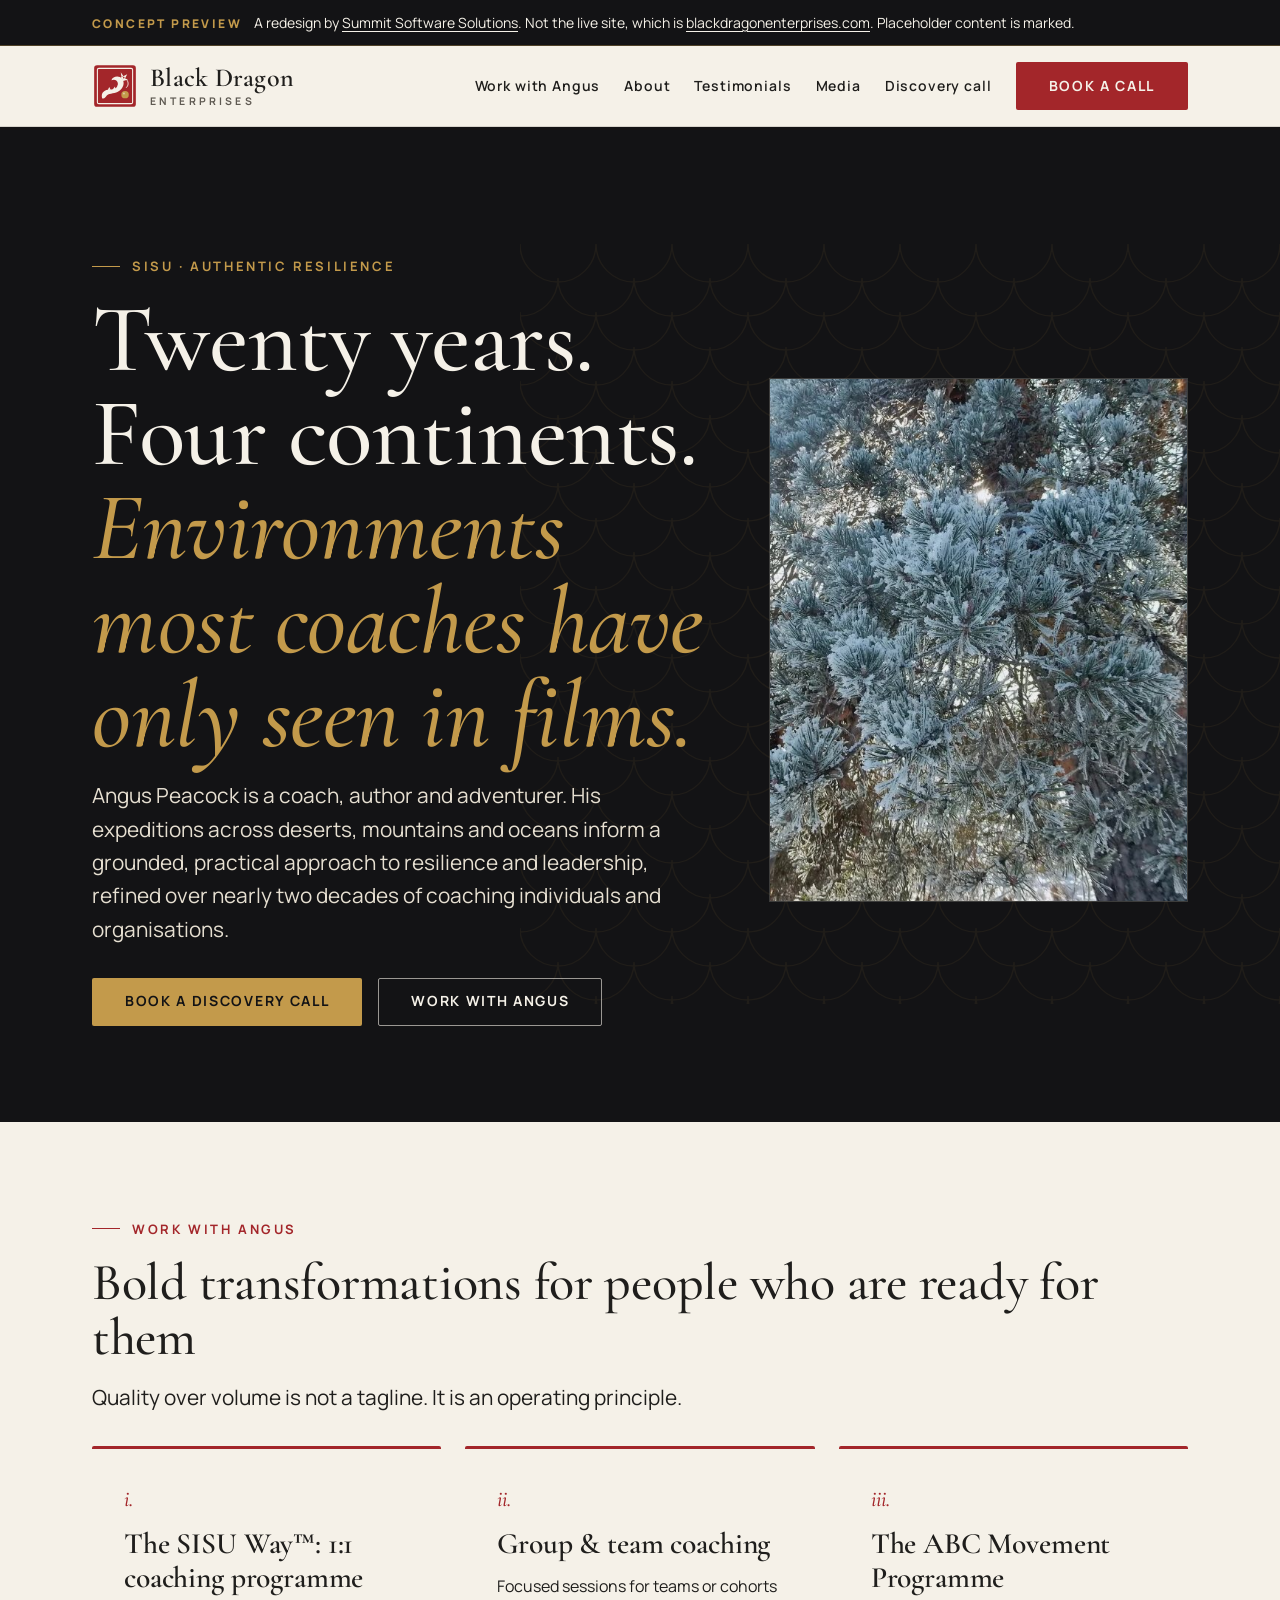
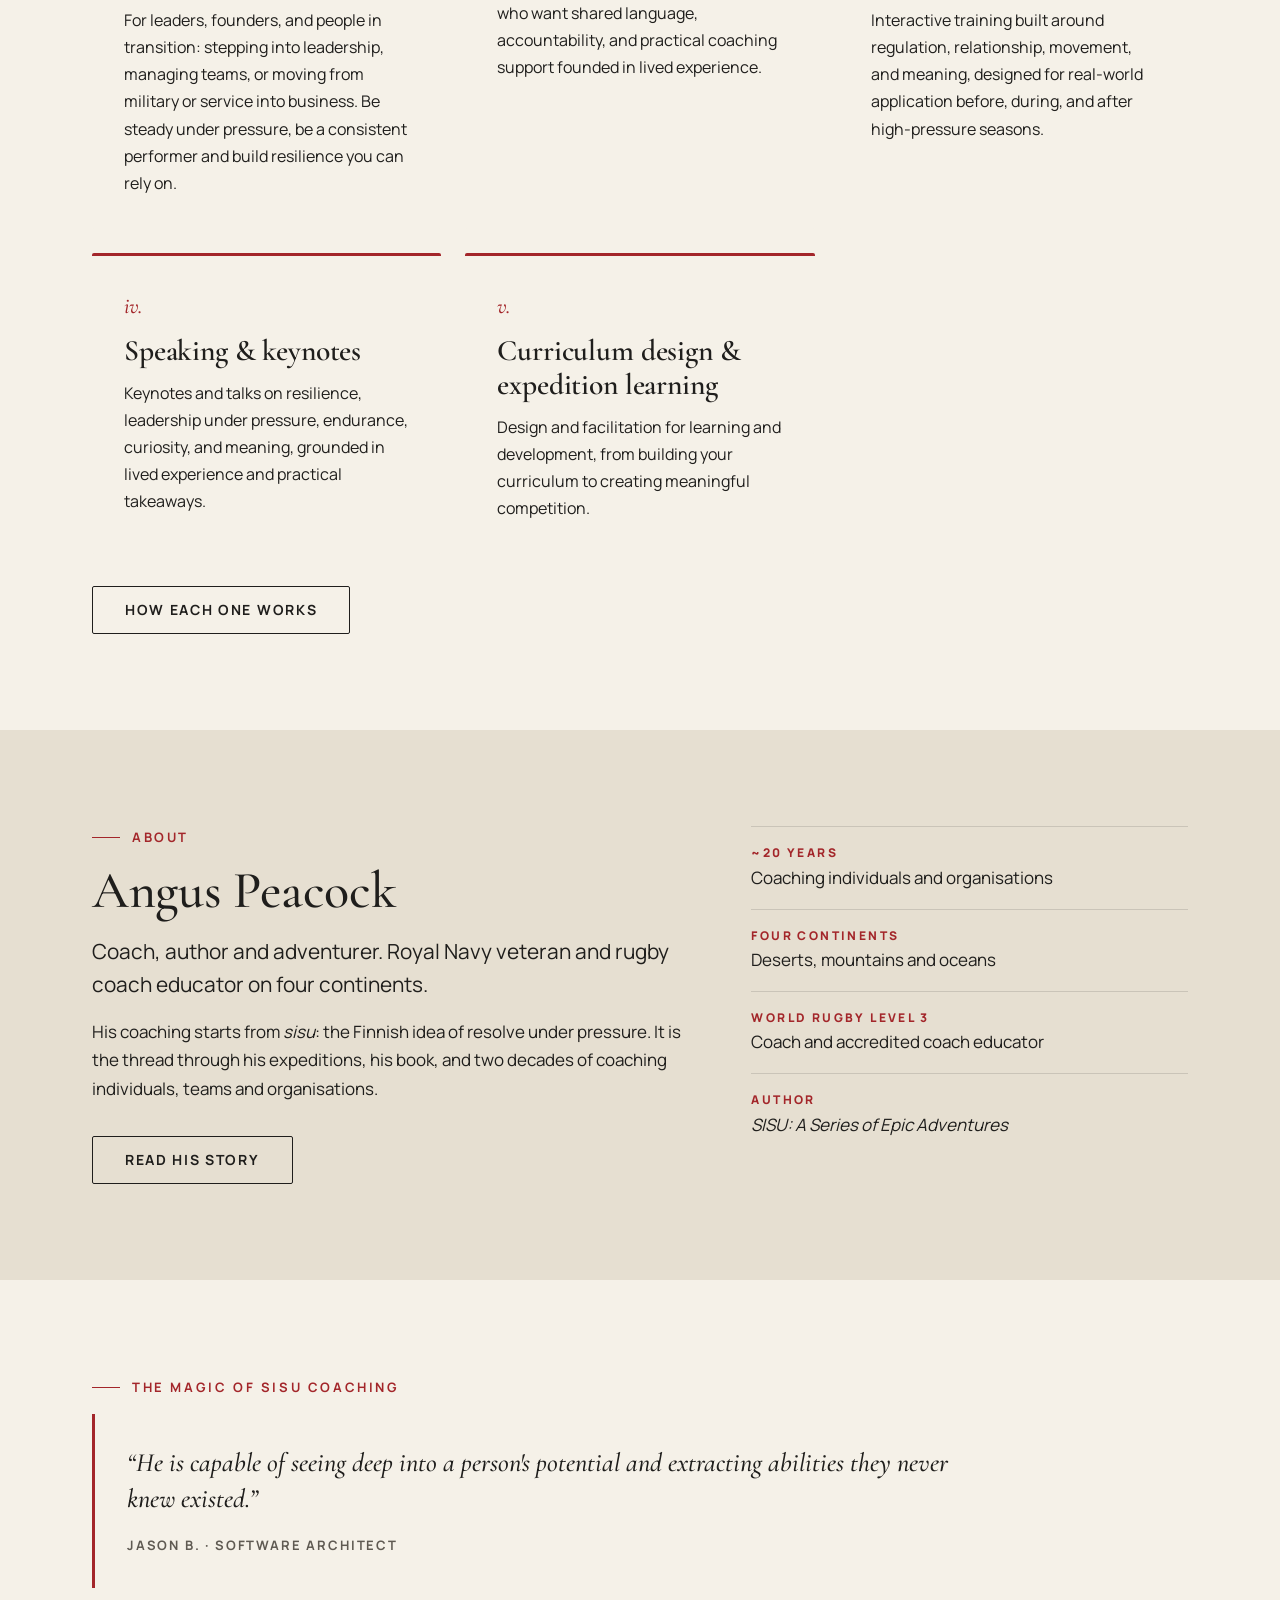
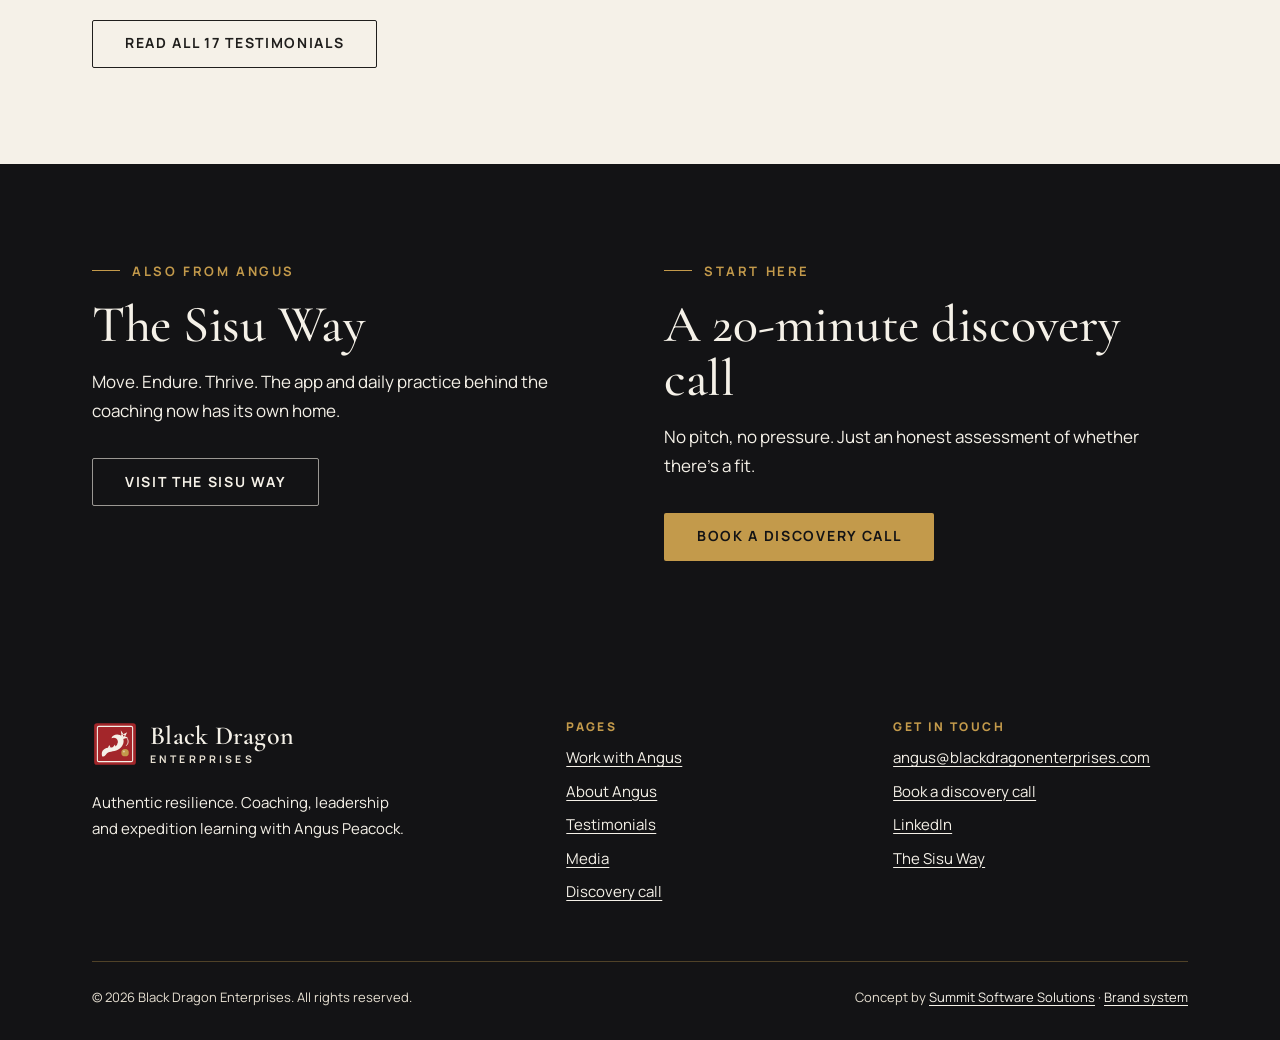
==== commit a043972a: "Add Angus's photos from the live site The frosted pine goes in the home hero and the discovery-call " ====
--- a/index.html
+++ b/index.html
@@ -59,7 +59,7 @@
         <a class="btn btn--secondary" href="services.html">Work with Angus</a>
       </div>
     </div>
-    <img class="hero__seal" src="assets/img/seal.svg" alt="" width="260" height="260">
+    <figure class="hero__photo"><img src="assets/img/photos/pine.jpg" alt="Frost-covered pine branches with the winter sun behind them" width="565" height="984" loading="eager"></figure>
   </div>
 </section>
 
--- a/assets/css/style.css
+++ b/assets/css/style.css
@@ -227,3 +227,18 @@
 .quotes .quote{break-inside:avoid;margin:0 0 var(--s-5)}
 .quote--long p{font-family:var(--font-body);font-style:normal;font-size:clamp(1rem,1.6vw,1.075rem);line-height:1.65;margin:0 0 var(--s-3)}
 .quote--long footer{margin-top:var(--s-4)}
+
+/* Angus's photos */
+.hero__photo{margin:0;justify-self:center;width:100%;max-width:420px}
+.hero__photo img{display:block;width:100%;height:auto;aspect-ratio:4/5;object-fit:cover;border:1px solid rgba(245,241,232,.18)}
+@media (max-width:899px){.hero__photo{max-width:none}.hero__photo img{aspect-ratio:16/10}}
+.photos-band{padding-bottom:0}
+.photos{display:grid;gap:var(--s-5);grid-template-columns:1fr}
+@media (min-width:720px){.photos{grid-template-columns:1fr 1fr}}
+.photos img{display:block;width:100%;height:auto;aspect-ratio:4/3;object-fit:cover}
+.bookcard{display:grid;grid-template-columns:1fr;border:var(--hair);background:var(--ivory);margin-top:var(--s-5)}
+@media (min-width:480px){.bookcard{grid-template-columns:2fr 3fr}}
+.bookcard img{display:block;width:100%;height:100%;min-height:180px;max-height:280px;object-fit:cover}
+.bookcard>div{padding:var(--s-5)}
+.bookcard h3{margin:0 0 var(--s-2)}
+.bookcard .btn{margin-top:var(--s-4)}
